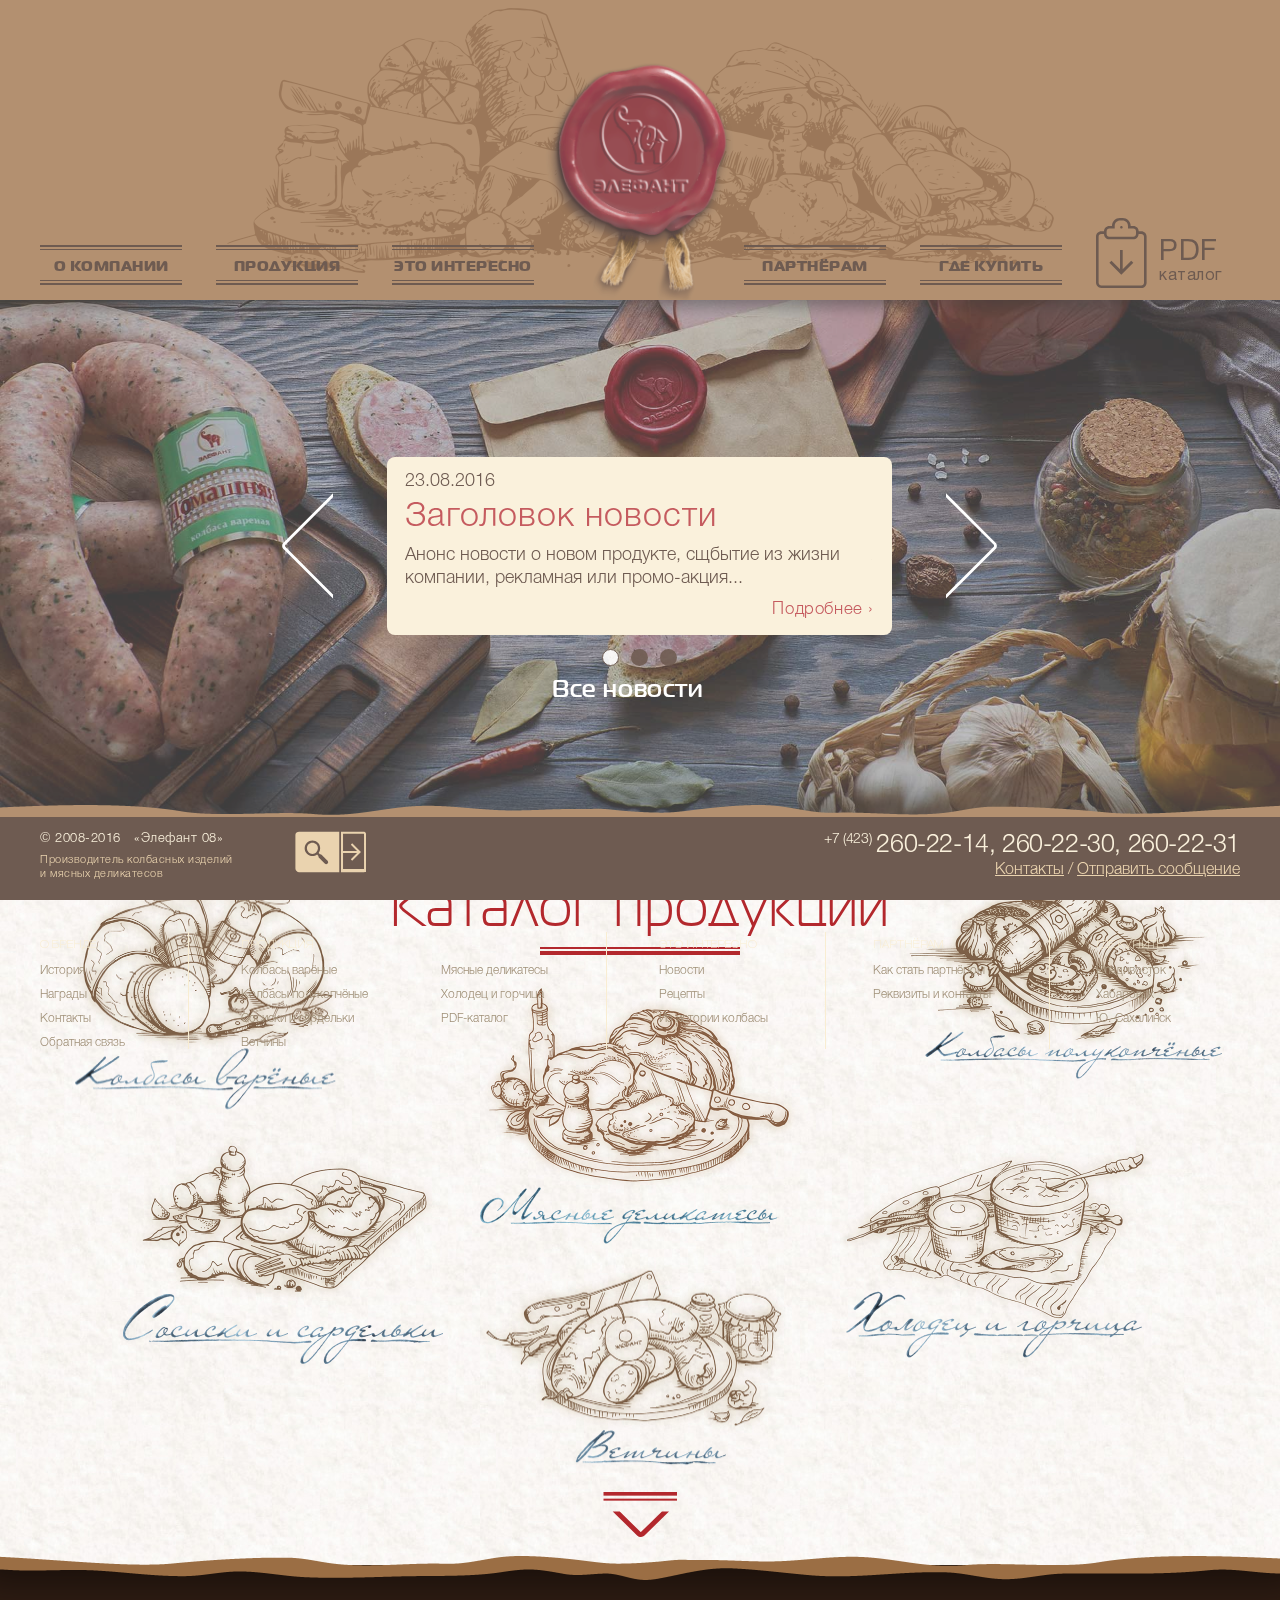
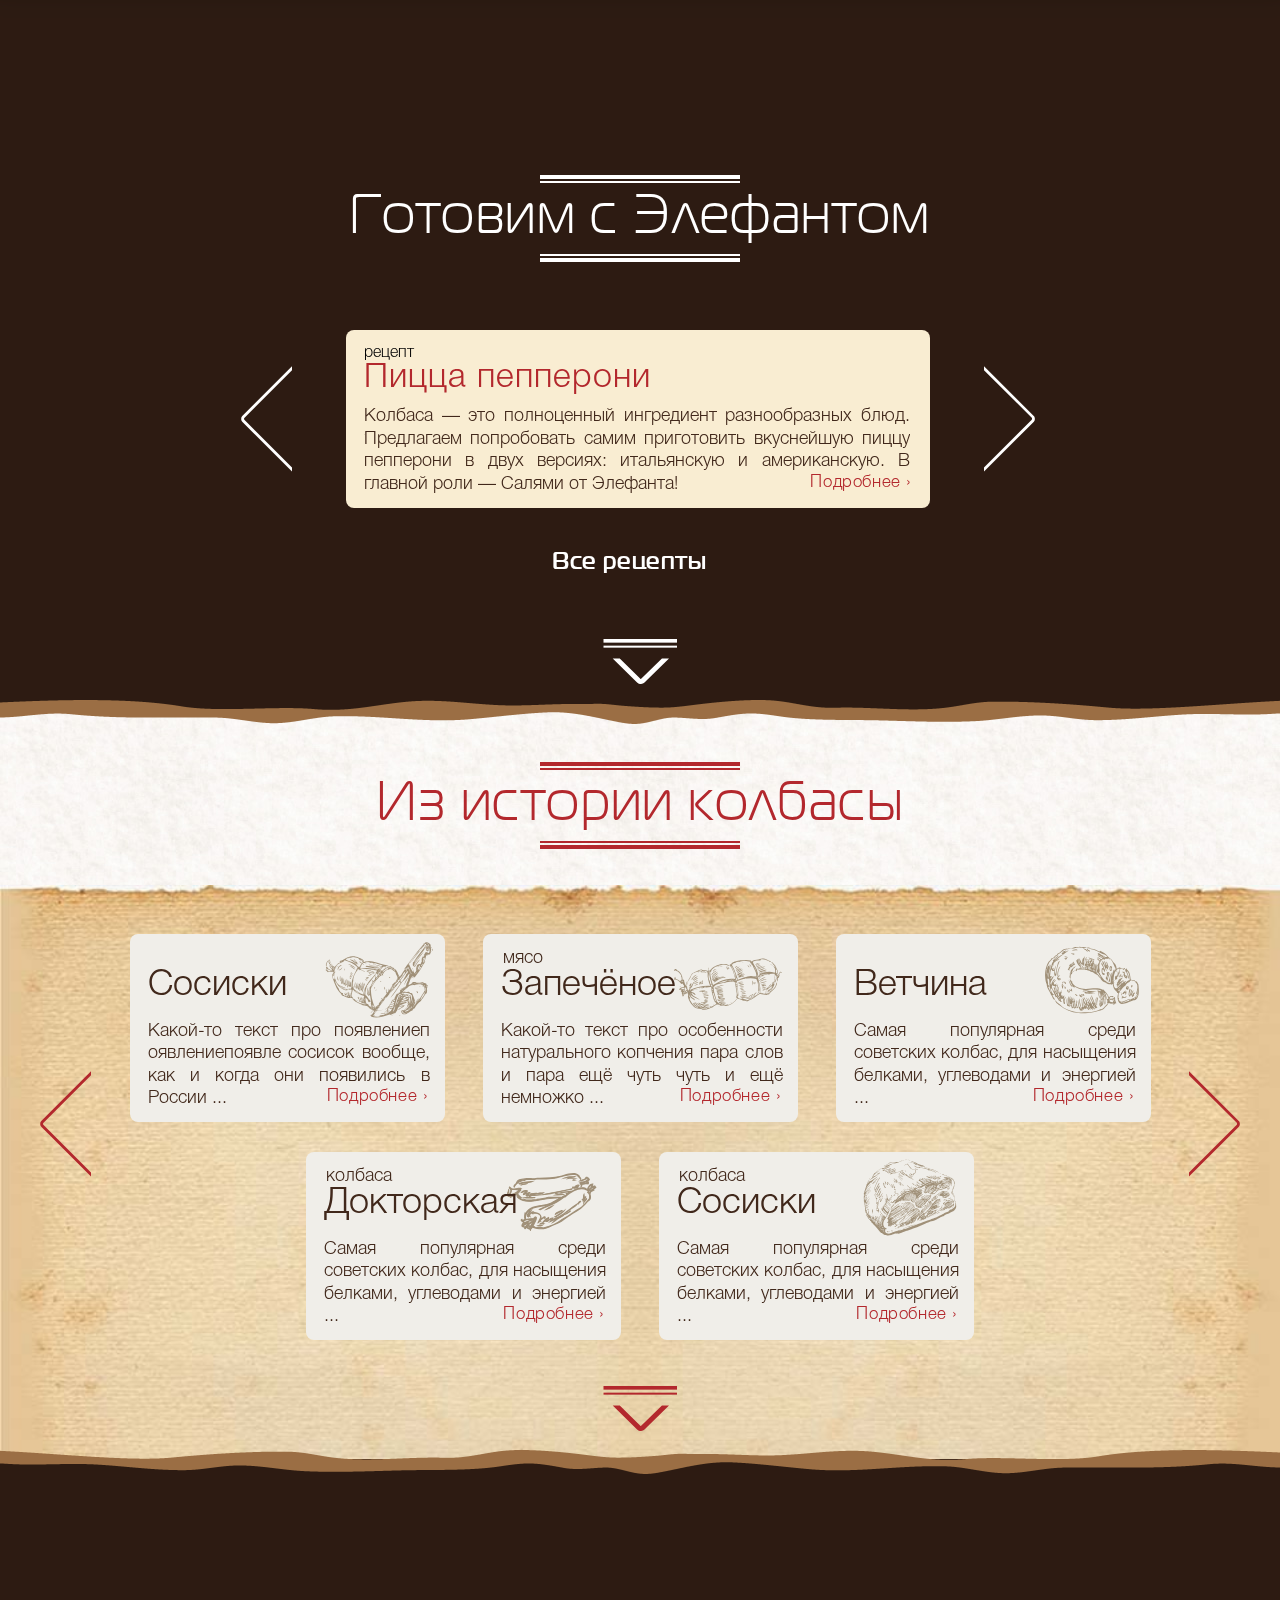
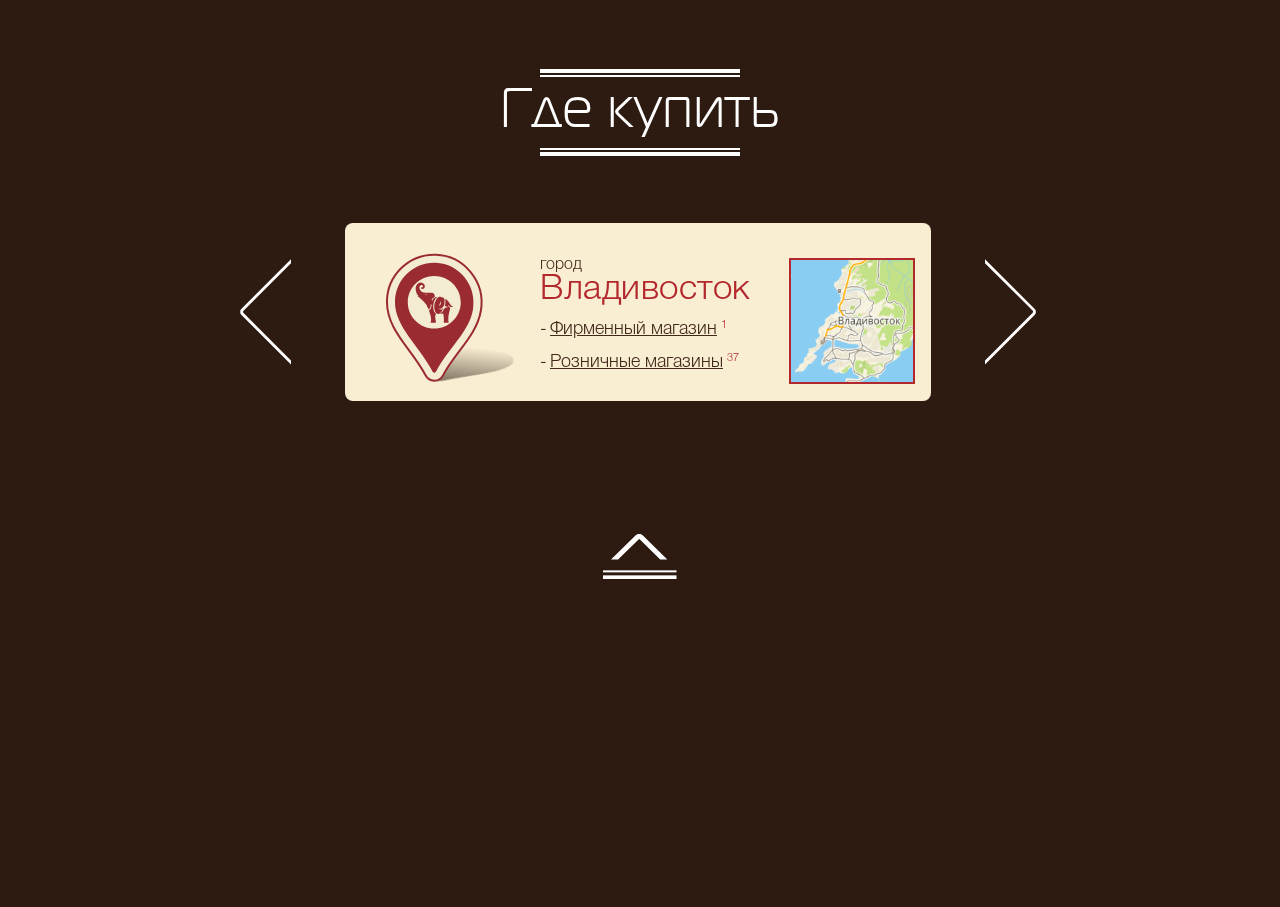
==== index.html @ f7f100a0 "#1" ====
<!DOCTYPE html>
<!--[if lt IE 7 ]><html class="ie ie6" lang="en"> <![endif]-->
<!--[if IE 7 ]><html class="ie ie7" lang="en"> <![endif]-->
<!--[if IE 8 ]><html class="ie ie8" lang="en"> <![endif]-->
<!--[if (gte IE 9)|!(IE)]><!--><html lang="ru"> <!--<![endif]-->

<head>

	<meta charset="utf-8">

	<title>Заголовок</title>

	<meta http-equiv="X-UA-Compatible" content="IE=edge">
	<meta name="viewport" content="width=device-width, initial-scale=1, maximum-scale=1">


	<link rel="stylesheet" href="css/main.css">
	<link rel="stylesheet" href="css/owl.carousel.css">
	<link rel="stylesheet" href="css/flexslider.css">
	<link rel="stylesheet" href="css/jquery.mCustomScrollbar.min.css">


</head>

<body>
	<svg xmlns="http://www.w3.org/2000/svg" xmlns:xlink="http://www.w3.org/1999/xlink" version="1.1" style="display:none">
		<symbol id="arrow_down" viewBox="0 0 74 45">
			<path d="M58.938,19.457L37.911,40.081c-0.094,0.094-0.212,0.106-0.302,0.017L16.77,19.457h-7.07l24.375,23.975 c0.795,0.795,1.76,1.186,2.719,1.469c0.447,0.132,0.891,0.095,1.32,0.095c1.064,0,2.619-0.613,3.382-1.377l24.514-24.161H58.938z"/>
			<rect x="0.501" y="-0.35" width="74" height="4"/>
			<rect x="0.501" y="6.65" width="74" height="2"/>
		</symbol>
	</svg>
	<div class="loader">
		<div class="loader_inner"></div>
	</div>
	<div class="home_page page-fixed_header page-fixed_footer ">
		<header>
			<div class="inner_wrap">
				<div class="mob_menu_btn" id="mob_menu_btn"></div>
				<a href="/" class="logo"></a>
				<nav>
					<div class="nav_inner">
					<ul>
						<li><a href="javascript://" class="with_arrow">
							О компании</a>
							<ul class="submenu">
								<li><a href="#">История</a></li>
								<li><a href="#">Награды</a></li>
								<li><a href="#">Контакты</a></li>
								<li><a href="#">Обратная связь</a></li>
							</ul>
						</li>
						<li>
							<a href="javascript://" class="with_arrow">Продукция</a>
							<ul class="submenu">
								<li><a href="#">Колбасы варёные</a></li>
								<li><a href="#">Колбасы полукопчёные</a></li>
								<li><a href="#">Сосиски и сардельки</a></li>
								<li><a href="#">Ветчины</a></li>
								<li><a href="#">Мясные деликатесы</a></li>
								<li><a href="#">Хлодец и горчица</a></li>
							</ul>
						</li>
						<li>
							<a href="javascript://" class="with_arrow">Это интересно</a>
							<ul class="submenu">
								<li><a href="#">Новости</a></li>
								<li><a href="#">Рецепты</a></li>
								<li><a href="#">Из истории колбасы</a></li>
							</ul>
						</li>
						<li><a href="javascript://" class="with_arrow">Партнёрам</a>
							<ul class="submenu">
								<li><a href="#">Как стать партнером</a></li>
								<li><a href="#">Реквизиты и контакты</a></li>
							</ul>
							</li>
						<li><a href="javascript://" class="with_arrow">Где купить</a>
							<ul class="submenu">
								<li><a href="#">Владивосток</a></li>
								<li><a href="#">Хабаровск</a></li>
								<li><a href="#">Ю.-Сахалинск</a></li>
							</ul>
						</li>
						<li class="less768"><a href="#" class="with_arrow">Контакты</a>
						</li>
						<li class="less768"><a href="#" class="with_arrow">PDF-каталог</a>
						
						</li>
					</ul>
						
						
							
						
						<a href="#" class="pdf_catalog">
							<span class="pdf">PDF</span><br>
							<span class="catalog">каталог</span>
						</a>
					</div>
				</nav>
				<div class="mark less768"></div>
			</div>
		</header>
		<section class="home_section news_section sec_wave_bot page-fixed__first" id="news_section" data-parallax="scroll" data-bleed="20" data-image-src="img/News_1920.jpg" data-speed="0.5" naturalWidth="1920" naturalHeight="1080" >
			<div class="grey_filter"></div>
			<div class="inner_wrap">
				<div class="descr less768">Производитель колбасных изделий<br> и мясных деликатесов</div>
				<h2 class="less768">Новости бренда</h2>
				<div class="news_owl_carousel slider">
			    <div class="item">
						<div class="date">23.08.2016</div>
						<h3 onclick="show_modal('#newsModal')">Заголовок новости</h3>
						<p>Анонс новости о новом продукте, сщбытие из жизни компании, рекламная или промо-акция...</p>
						<span class="more" onclick="show_modal('#newsModal')">Подробнее</span>
			    </div>
			    <div class="item">
						<div class="date">23.08.2016</div>
						<h3 onclick="show_modal('#newsModal')">Заголовок новости</h3>
						<p>Анонс новости о новом продукте, сщбытие из жизни компании, рекламная или промо-акция...</p>
						<span class="more" onclick="show_modal('#newsModal')">Подробнее</span>
			    </div>
			    <div class="item">
						<div class="date">23.08.2016</div>
						<h3 onclick="show_modal('#newsModal')">Заголовок новости</h3>
						<p>Анонс новости о новом продукте, сщбытие из жизни компании, рекламная или промо-акция...</p>
						<span class="more" onclick="show_modal('#newsModal')">Подробнее</span>
			    </div>
				</div>
				<a href="#" class="all_posts">Все новости</a>
				<a href="#catalog_section" class="slide_down">
					<svg version="1.1" xmlns="http://www.w3.org/2000/svg" width="74px" height="45px" >
						<use fill="white" xmlns:xlink="http://www.w3.org/1999/xlink" xlink:href="img/swg/story_sprite.svg#arrow_down"></use>
					</svg>
				</a>
			</div>
		</section>
		<section class="home_section catalog_section" id="catalog_section">
			<div class="inner_wrap">
				<h2>Каталог продукции</h2>		
				<div class="slider cook_owl_carousel less768">
			    <div class="item">
				<a href="#" class="catalog1"></a>		
			    </div>
			   	<div class="item">
				<a href="#" class=" catalog2"></a>		
			    </div>
			    <div class="item">
				<a href="#" class=" catalog3"></a>		
			    </div>
			     <div class="item">
				<a href="#" class=" catalog4"></a>		
			    </div>
			     <div class="item">
				<a href="#" class=" catalog5"></a>		
			    </div>
			     <div class="item">
				<a href="#" class=" catalog6"></a>		
			    </div>
				</div>
				<a href="#" class="catalog_item catalog1"></a>		
				<a href="#" class="catalog_item catalog2"></a>		
				<a href="#" class="catalog_item catalog3"></a>		
				<a href="#" class="catalog_item catalog4"></a>		
				<a href="#" class="catalog_item catalog5"></a>		
				<a href="#" class="catalog_item catalog6"></a>		
				<a href="#cook_section" class="slide_down">
					<svg version="1.1" xmlns="http://www.w3.org/2000/svg" width="74px" height="45px" >
						<use fill="#B3282D" xmlns:xlink="http://www.w3.org/1999/xlink" xlink:href="#arrow_down"></use>
					</svg>
				</a>
			</div>
		</section>
		<section class="home_section cook_section sec_wave_bot sec_wave_top" id="cook_section" data-parallax="scroll" data-bleed="20" data-image-src="img/Recipes_Pizza_1920_2.jpg" data-speed="0.5" naturalWidth="1920" naturalHeight="1080">
			<div class="grey_filter"></div>
			<div class="inner_wrap">
				<h2>Готовим с Элефантом</h2>
				<div class="cook_owl_carousel slider">
			    <div class="item">
						<div class="descr">рецепт</div>
						<h3>Пицца пепперони</h3>
						<div class="text">
							<p>Колбаса — это полноценный ингредиент разнообразных блюд. Предлагаем попробовать самим приготовить вкуснейшую пиццу пепперони в двух версиях: итальянскую и американскую. В главной роли — Салями от Элефанта!</p>
						</div>
						<a href="#" class="more">Подробнее</a>
			    </div>
			   	<div class="item">
						<div class="descr">рецепт</div>
						<h3>Пицца пепперони</h3>
						<div class="text">
						<p>Колбаса — это полноценный ингредиент разнообразных блюд. Предлагаем попробовать самим приготовить вкуснейшую пиццу пепперони в двух версиях: итальянскую и американскую. В главной роли — Салями от Элефанта!</p>
						</div>
						<a href="#" class="more">Подробнее</a>
			    </div>
			    <div class="item">
						<div class="descr">рецепт</div>
						<h3>Пицца пепперони</h3>
						<div class="text">
						<p>Колбаса — это полноценный ингредиент разнообразных блюд. Предлагаем попробовать самим приготовить вкуснейшую пиццу пепперони в двух версиях: итальянскую и американскую. В главной роли — Салями от Элефанта!</p>
						</div>
						<a href="#" class="more">Подробнее</a>
			    </div>
				</div>
				<a href="#" class="all_posts">Все рецепты</a>
				<a href="#history_section" class="slide_down">
					<svg version="1.1" xmlns="http://www.w3.org/2000/svg" width="74px" height="45px" >
						<use fill="white" xmlns:xlink="http://www.w3.org/1999/xlink" xlink:href="#arrow_down"></use>
					</svg>
				</a>
			</div>
		</section>
		<div class="paprer_bg">
		<section class="home_section history_section" id="history_section">
			<div class="inner_wrap">
				<h2>Из истории колбасы</h2>
				<div class="cook_owl_carousel slider more768">
			   <div class="item">
			    	<div class="sub_item">
			    		<span class="sub_name"></span>
			    		<span class="name" onclick="show_modal('#history_modal')">Сосиски</span>
			    		<div class="history_ico" style="background-image: url(img/swg/Story_doktor.svg)";></div>
			    		<p>Какой-то текст про появлениеп оявлениепоявле  сосисок вообще, как и когда они появились в России ...</p>
							<span class="more" onclick="show_modal('#history_modal')">Подробнее</span>
			    	</div>
			    	<div class="sub_item">
			    		<span class="sub_name">мясо</span>
			    		<span class="name" onclick="show_modal('#history_modal')">Запечёное</span>
			    		<div class="history_ico" style="background-image: url(img/swg/Story_ham.svg)";></div>
			    		<p>Какой-то текст про особенности натурального копчения пара слов и пара ещё чуть чуть и ещё немножко ...</p>
							<span class="more" onclick="show_modal('#history_modal')">Подробнее</span>
			    	</div>
			    	<div class="sub_item">
			    		<span class="sub_name"></span>
			    		<span class="name" onclick="show_modal('#history_modal')">Ветчина</span>
			    		<div class="history_ico" style="background-image: url(img/swg/Story_krakovkaya.svg)";></div>
			    		<p>Самая популярная среди советских колбас, для насыщения белками, углеводами и энергией ...</p>
							<span class="more" onclick="show_modal('#history_modal')">Подробнее</span>
			    	</div>
			    	<div class="sub_item">
			    		<span class="sub_name">колбаса</span>
			    		<span class="name" onclick="show_modal('#history_modal')">Докторская</span>
			    		<div class="history_ico" style="background-image: url(img/swg/Story_sausages.svg)";></div>
			    		<p>Самая популярная среди советских колбас, для насыщения белками, углеводами и энергией ...</p>
							<span class="more" onclick="show_modal('#history_modal')">Подробнее</span>
			    	</div>
			    	<div class="sub_item">
			    		<span class="sub_name">колбаса</span>
			    		<span class="name" onclick="show_modal('#history_modal')">Сосиски</span>
			    		<div class="history_ico" style="background-image: url(img/swg/Story_smoked-meat.svg)";></div>
			    		<p>Самая популярная среди советских колбас, для насыщения белками, углеводами и энергией ...</p>
							<span class="more" onclick="show_modal('#history_modal')">Подробнее</span>
			    	</div>
			    </div>
			   <div class="item">
			    	<div class="sub_item">
			    		<span class="sub_name"></span>
			    		<span class="name" onclick="show_modal('#history_modal')">Сосиски</span>
			    		<div class="history_ico" style="background-image: url(img/swg/Story_doktor.svg)";></div>
			    		<p>Lorem ipsum dolor sit amet, consectetur adipisicing elit. Cupiditate doloribus harum laborum, eligendi id...</p>
							<span class="more" onclick="show_modal('#history_modal')">Подробнее</span>
			    	</div>
			    	<div class="sub_item">
			    		<span class="sub_name">мясо</span>
			    		<span class="name" onclick="show_modal('#history_modal')">Сосиски</span>
			    		<div class="history_ico" style="background-image: url(img/swg/Story_ham.svg)";></div>
			    		<p>Lorem ipsum dolor sit amet, consectetur adipisicing elit. Cupiditate doloribus harum laborum, eligendi id...</p>
							<span class="more" onclick="show_modal('#history_modal')">Подробнее</span>
			    	</div>
			    	<div class="sub_item">
			    		<span class="sub_name"></span>
			    		<span class="name" onclick="show_modal('#history_modal')">Сосиски</span>
			    		<div class="history_ico" style="background-image: url(img/swg/Story_krakovkaya.svg)";></div>
			    		<p>Lorem ipsum dolor sit amet, consectetur adipisicing elit. Cupiditate doloribus harum laborum, eligendi id...</p>
							<span class="more" onclick="show_modal('#history_modal')">Подробнее</span>
			    	</div>
			    	<div class="sub_item">
			    		<span class="sub_name"></span>
			    		<span class="name" onclick="show_modal('#history_modal')">Сосиски</span>
			    		<div class="history_ico" style="background-image: url(img/swg/Story_sausages.svg)";></div>
			    		<p>Lorem ipsum dolor sit amet, consectetur adipisicing elit. Cupiditate doloribus harum laborum, eligendi id...</p>
							<span class="more" onclick="show_modal('#history_modal')">Подробнее</span>
			    	</div>
			    	<div class="sub_item">
			    		<span class="sub_name"></span>
			    		<span class="name" onclick="show_modal('#history_modal')">Сосиски</span>
			    		<div class="history_ico" style="background-image: url(img/swg/Story_smoked-meat.svg)";></div>
			    		<p>Lorem ipsum dolor sit amet, consectetur adipisicing elit. Cupiditate doloribus harum laborum, eligendi id...</p>
							<span class="more" onclick="show_modal('#history_modal')">Подробнее</span>
			    	</div>
			    </div>
			   <div class="item">
			    	<div class="sub_item">
			    		<span class="sub_name"></span>
			    		<span class="name" onclick="show_modal('#history_modal')">Сосиски</span>
			    		<div class="history_ico" style="background-image: url(img/swg/Story_doktor.svg)";></div>
			    		<p>Lorem ipsum dolor sit amet, consectetur adipisicing elit. Cupiditate doloribus harum laborum, eligendi id...</p>
							<span class="more" onclick="show_modal('#history_modal')">Подробнее</span>
			    	</div>
			    	<div class="sub_item">
			    		<span class="sub_name">мясо</span>
			    		<span class="name" onclick="show_modal('#history_modal')">Сосиски</span>
			    		<div class="history_ico" style="background-image: url(img/swg/Story_ham.svg)";></div>
			    		<p>Lorem ipsum dolor sit amet, consectetur adipisicing elit. Cupiditate doloribus harum laborum, eligendi id...</p>
							<span class="more" onclick="show_modal('#history_modal')">Подробнее</span>
			    	</div>
			    	<div class="sub_item">
			    		<span class="sub_name"></span>
			    		<span class="name" onclick="show_modal('#history_modal')">Сосиски</span>
			    		<div class="history_ico" style="background-image: url(img/swg/Story_krakovkaya.svg)";></div>
			    		<p>Lorem ipsum dolor sit amet, consectetur adipisicing elit. Cupiditate doloribus harum laborum, eligendi id...</p>
							<span class="more" onclick="show_modal('#history_modal')">Подробнее</span>
			    	</div>
			    	<div class="sub_item">
			    		<span class="sub_name"></span>
			    		<span class="name" onclick="show_modal('#history_modal')">Сосиски</span>
			    		<div class="history_ico" style="background-image: url(img/swg/Story_sausages.svg)";></div>
			    		<p>Lorem ipsum dolor sit amet, consectetur adipisicing elit. Cupiditate doloribus harum laborum, eligendi id...</p>
							<span class="more" onclick="show_modal('#history_modal')">Подробнее</span>
			    	</div>
			    	<div class="sub_item">
			    		<span class="sub_name"></span>
			    		<span class="name" onclick="show_modal('#history_modal')">Сосиски</span>
			    		<div class="history_ico" style="background-image: url(img/swg/Story_smoked-meat.svg)";></div>
			    		<p>Lorem ipsum dolor sit amet, consectetur adipisicing elit. Cupiditate doloribus harum laborum, eligendi id...</p>
							<span class="more" onclick="show_modal('#history_modal')">Подробнее</span>
			    	</div>
			    </div>
				</div>
				<div class="cook_owl_carousel slider less768">
					<div class="sub_item">
			    		<span class="sub_name"></span>
			    		<span class="name" onclick="show_modal('#history_modal')">Сосиски</span>
			    		<div class="history_ico" style="background-image: url(img/swg/Story_doktor.svg)";></div>
			    		<p>Какой-то текст про появлениеп оявлениепоявле  сосисок вообще, как и когда они появились в России ...</p>
							<span class="more" onclick="show_modal('#history_modal')">Подробнее</span>
			    	</div>
			    	<div class="sub_item">
			    		<span class="sub_name">мясо</span>
			    		<span class="name" onclick="show_modal('#history_modal')">Запечёное</span>
			    		<div class="history_ico" style="background-image: url(img/swg/Story_ham.svg)";></div>
			    		<p>Какой-то текст про особенности натурального копчения пара слов и пара ещё чуть чуть и ещё немножко ...</p>
							<span class="more" onclick="show_modal('#history_modal')">Подробнее</span>
			    	</div>
			    	<div class="sub_item">
			    		<span class="sub_name"></span>
			    		<span class="name" onclick="show_modal('#history_modal')">Ветчина</span>
			    		<div class="history_ico" style="background-image: url(img/swg/Story_krakovkaya.svg)";></div>
			    		<p>Самая популярная среди советских колбас, для насыщения белками, углеводами и энергией ...</p>
							<span class="more" onclick="show_modal('#history_modal')">Подробнее</span>
			    	</div>
			    	<div class="sub_item">
			    		<span class="sub_name">колбаса</span>
			    		<span class="name" onclick="show_modal('#history_modal')">Докторская</span>
			    		<div class="history_ico" style="background-image: url(img/swg/Story_sausages.svg)";></div>
			    		<p>Самая популярная среди советских колбас, для насыщения белками, углеводами и энергией ...</p>
							<span class="more" onclick="show_modal('#history_modal')">Подробнее</span>
			    	</div>
			    	<div class="sub_item">
			    		<span class="sub_name">колбаса</span>
			    		<span class="name" onclick="show_modal('#history_modal')">Сосиски</span>
			    		<div class="history_ico" style="background-image: url(img/swg/Story_smoked-meat.svg)";></div>
			    		<p>Самая популярная среди советских колбас, для насыщения белками, углеводами и энергией ...</p>
							<span class="more" onclick="show_modal('#history_modal')">Подробнее</span>
			    	</div>
			    	<div class="sub_item">
			    		<span class="sub_name"></span>
			    		<span class="name" onclick="show_modal('#history_modal')">Сосиски</span>
			    		<div class="history_ico" style="background-image: url(img/swg/Story_doktor.svg)";></div>
			    		<p>Lorem ipsum dolor sit amet, consectetur adipisicing elit. Cupiditate doloribus harum laborum, eligendi id...</p>
							<span class="more" onclick="show_modal('#history_modal')">Подробнее</span>
			    	</div>
			    	<div class="sub_item">
			    		<span class="sub_name">мясо</span>
			    		<span class="name" onclick="show_modal('#history_modal')">Сосиски</span>
			    		<div class="history_ico" style="background-image: url(img/swg/Story_ham.svg)";></div>
			    		<p>Lorem ipsum dolor sit amet, consectetur adipisicing elit. Cupiditate doloribus harum laborum, eligendi id...</p>
							<span class="more" onclick="show_modal('#history_modal')">Подробнее</span>
			    	</div>
			    	<div class="sub_item">
			    		<span class="sub_name"></span>
			    		<span class="name" onclick="show_modal('#history_modal')">Сосиски</span>
			    		<div class="history_ico" style="background-image: url(img/swg/Story_krakovkaya.svg)";></div>
			    		<p>Lorem ipsum dolor sit amet, consectetur adipisicing elit. Cupiditate doloribus harum laborum, eligendi id...</p>
							<span class="more" onclick="show_modal('#history_modal')">Подробнее</span>
			    	</div>
			    	<div class="sub_item">
			    		<span class="sub_name"></span>
			    		<span class="name" onclick="show_modal('#history_modal')">Сосиски</span>
			    		<div class="history_ico" style="background-image: url(img/swg/Story_sausages.svg)";></div>
			    		<p>Lorem ipsum dolor sit amet, consectetur adipisicing elit. Cupiditate doloribus harum laborum, eligendi id...</p>
							<span class="more" onclick="show_modal('#history_modal')">Подробнее</span>
			    	</div>
			    	<div class="sub_item">
			    		<span class="sub_name"></span>
			    		<span class="name" onclick="show_modal('#history_modal')">Сосиски</span>
			    		<div class="history_ico" style="background-image: url(img/swg/Story_smoked-meat.svg)";></div>
			    		<p>Lorem ipsum dolor sit amet, consectetur adipisicing elit. Cupiditate doloribus harum laborum, eligendi id...</p>
							<span class="more" onclick="show_modal('#history_modal')">Подробнее</span>
			    	</div>
			    	<div class="sub_item">
			    		<span class="sub_name"></span>
			    		<span class="name" onclick="show_modal('#history_modal')">Сосиски</span>
			    		<div class="history_ico" style="background-image: url(img/swg/Story_doktor.svg)";></div>
			    		<p>Lorem ipsum dolor sit amet, consectetur adipisicing elit. Cupiditate doloribus harum laborum, eligendi id...</p>
							<span class="more" onclick="show_modal('#history_modal')">Подробнее</span>
			    	</div>
			    	<div class="sub_item">
			    		<span class="sub_name">мясо</span>
			    		<span class="name" onclick="show_modal('#history_modal')">Сосиски</span>
			    		<div class="history_ico" style="background-image: url(img/swg/Story_ham.svg)";></div>
			    		<p>Lorem ipsum dolor sit amet, consectetur adipisicing elit. Cupiditate doloribus harum laborum, eligendi id...</p>
							<span class="more" onclick="show_modal('#history_modal')">Подробнее</span>
			    	</div>
			    	<div class="sub_item">
			    		<span class="sub_name"></span>
			    		<span class="name" onclick="show_modal('#history_modal')">Сосиски</span>
			    		<div class="history_ico" style="background-image: url(img/swg/Story_krakovkaya.svg)";></div>
			    		<p>Lorem ipsum dolor sit amet, consectetur adipisicing elit. Cupiditate doloribus harum laborum, eligendi id...</p>
							<span class="more" onclick="show_modal('#history_modal')">Подробнее</span>
			    	</div>
			    	<div class="sub_item">
			    		<span class="sub_name"></span>
			    		<span class="name" onclick="show_modal('#history_modal')">Сосиски</span>
			    		<div class="history_ico" style="background-image: url(img/swg/Story_sausages.svg)";></div>
			    		<p>Lorem ipsum dolor sit amet, consectetur adipisicing elit. Cupiditate doloribus harum laborum, eligendi id...</p>
							<span class="more" onclick="show_modal('#history_modal')">Подробнее</span>
			    	</div>
			    	<div class="sub_item">
			    		<span class="sub_name"></span>
			    		<span class="name" onclick="show_modal('#history_modal')">Сосиски</span>
			    		<div class="history_ico" style="background-image: url(img/swg/Story_smoked-meat.svg)";></div>
			    		<p>Lorem ipsum dolor sit amet, consectetur adipisicing elit. Cupiditate doloribus harum laborum, eligendi id...</p>
							<span class="more" onclick="show_modal('#history_modal')">Подробнее</span>
			    	</div>
				</div>
				<a href="#" class="all_posts less768">Все истории</a>
				<a href="#buy_section" class="slide_down">
					<svg version="1.1" xmlns="http://www.w3.org/2000/svg" width="74px" height="45px" >
						<use fill="#B3282D" xmlns:xlink="http://www.w3.org/1999/xlink" xlink:href="#arrow_down"></use>
					</svg>
				</a>
			</div>
		</section>
		</div>

		<section class="home_section buy_section sec_wave_top page-fixed__last" id="buy_section" data-parallax="scroll" data-bleed="20" data-image-src="img/Buy_1920.jpg" data-speed="0.5" naturalWidth="1920" naturalHeight="1080" >
			<div class="grey_filter"></div>
			<div class="inner_wrap">
				<h2>Где купить</h2>
				<div class="cook_owl_carousel slider">
			    <div class="item">
						<div class="ico"></div>	
						<div class="shop_info">
							город<br>	
							<span class="city">Владивосток</span><br>
							<a href="#" class="link">Фирменный магазин</a><span class="cnt">1</span><br>
							<a href="#" class="link">Розничные магазины</a><span class="cnt">37</span>		
						</div>
						<div class="map">
							<img src="img/home_map.png" alt="">			
						</div>
			    </div>
			   	<div class="item">
						<div class="ico"></div>	
						<div class="shop_info">
							город<br>	
							<span class="city">Владивосток</span><br>
							<a href="#" class="link">Фирменный магазин</a><span class="cnt">1</span><br>
							<a href="#" class="link">Розничные магазины</a><span class="cnt">37</span>		
						</div>
						<div class="map">
							<img src="img/home_map.png" alt="">			
						</div>
			    </div>
			    <div class="item">
						<div class="ico"></div>	
						<div class="shop_info">
							город<br>	
							<span class="city">Владивосток</span><br>
							<a href="#" class="link">Фирменный магазин</a><span class="cnt">1</span><br>
							<a href="#" class="link">Розничные магазины</a><span class="cnt">37</span>		
						</div>
						<div class="map">
							<img src="img/home_map.png" alt="">			
						</div>
			    </div>
				</div>
				<a href="#news_section" class="slide_up">
					<svg version="1.1" xmlns="http://www.w3.org/2000/svg" width="74px" height="45px" >
						<use fill="white" xmlns:xlink="http://www.w3.org/1999/xlink" xlink:href="#arrow_down"></use>
					</svg>
				</a>
			</div>
		</section>
		<footer>
			<div class="inner_wrap">
				<a href="#" class="pdf_catalog less768">
					<span class="pdf">PDF</span><br>
					<span class="catalog">каталог</span>
				</a>
				<div class="contacts_links less768">
				<a href="#" class="contacts_link ">Контакты</a><br><a href="#" class="contacts_link " onclick="show_modal('#messageModal')">Отправить сообщение</a>
				</div>
				<div class="phones less768">
						<span class="pre">+7 (423)</span>
						<span class="tel">260-22-14,</span> <br><span class="tel">260-22-30,</span> <span class="tel">260</span>
					</div>
				<div class="left">
					<span class="copyright">
						&#169; 2008-2016&nbsp;&nbsp;&nbsp;&laquo;Элефант 08&raquo;
					</span>
					<span class="descr">
						Производитель колбасных изделий <br>и мясных деликатесов
					</span>
				</div>
				<div class="search">
				<input type="text" id="search">
				<div class="end"></div>
				</div>
				<div class="right">
					<div class="phones more768">
						<span class="pre">+7 (423)</span>
						<span class="tel">260-22-14,</span> <span class="tel">260-22-30,</span> <span class="tel">260-22-31</span>
					</div>
					<div class="links more768">
						<a href="javascript://" >Контакты</a> / <a href="javascript://" class="contacts_link" onclick="show_modal('#messageModal')">Отправить сообщение</a>
					</div>
				</div>
				<div class="footer_nav more768">
					<div class="nav_col">
						<h4>О бренде</h4>
						<a href="#">История</a>
						<a href="#">Награды</a>
						<a href="#">Контакты</a>
						<a href="#">Обратная связь</a>
					</div>
					<div class="nav_col">
						<h4>Продукция</h4>
						<div class="fll">
							<a href="#">Колбасы варёные</a>
							<a href="#">Колбасы полукопчёные</a>
							<a href="#">Сосиски и сардельки</a>
							<a href="#">Ветчины</a>
						</div>
						<div class="fll">	
							<a href="#">Мясные деликатесы</a>
							<a href="#">Холодец и горчица</a>
							<a href="#">PDF-каталог</a>
						</div>

					</div>
					<div class="nav_col">
						<h4>ЭТО ИНТЕРЕСНО</h4>
						<a href="#">Новости</a>
						<a href="#">Рецепты</a>
						<a href="#">Из истории колбасы</a>
					</div>	
					<div class="nav_col">
						<h4>ПАРТНЁРАМ</h4>
						<a href="#">Как стать партнёром</a>
						<a href="#">Реквизиты и контакты</a>
					</div>	
					<div class="nav_col">
						<h4>Где купить</h4>
						<a href="#">Владивосток</a>
						<a href="#">Хабаровск</a>
						<a href="#">Ю.-Сахалинск</a>
					</div>
				</div>
			</div>
		</footer>
	</div>


	<div class="modal history_modal hideModal" id="history_modal">
		<div class="modal_wrap">
			<div class="close"></div>
			<div class="flexslider" id="slider">
		    	<div class="left">
<!--		    		<img src="img/swg/Story_doktor.svg" alt="">-->
	    	
					<svg version="1.1" xmlns="http://www.w3.org/2000/svg">
						<use xmlns:xlink="http://www.w3.org/1999/xlink" xlink:href="img/swg/story_sprite.svg#story_doktor"></use>
					</svg>
		    	</div>
		    	<div class="sub_title">колбаса</div>
		    	<div class="title">Докторская</div>
		    	<div class="text">
		    		<p>Lorem ipsum dolor sit amet, consectetur adipisicing elit. Excepturi maiores expedita aut, quas. Maiores similique facere minus. Fugiat dolore voluptas praesentium itaque ducimus, aspernatur cumque. Dignissimos adipisci ipsa similique impedit! Lorem ipsum dolor sit amet, consectetur adipisicing elit. Excepturi maiores expedita aut, quas. Maiores similique facere minus. Fugiat dolore voluptas praesentium itaque ducimus, aspernatur cumque. Dignissimos adipisci ipsa similique impedit! Lorem ipsum dolor sit amet, consectetur adipisicing elit. Excepturi maiores expedita aut, quas. Maiores similique facere minus. Fugiat dolore voluptas praesentium itaque ducimus, aspernatur cumque. Dignissimos adipisci ipsa similique impedit!</p>
			    	<p>Lorem ipsum dolor sit amet, consectetur adipisicing elit. Excepturi maiores expedita aut, quas. Maiores similique facere minus. Fugiat dolore voluptas praesentium itaque ducimus, aspernatur cumque. Dignissimos adipisci ipsa similique impedit!</p>
			    	<p>Lorem ipsum dolor sit amet, consectetur adipisicing elit. Excepturi maiores expedita aut, quas. Maiores similique facere minus. Fugiat dolore voluptas praesentium itaque ducimus, aspernatur cumque. Dignissimos adipisci ipsa similique impedit!</p>
			    	<p>Lorem ipsum dolor sit amet, consectetur adipisicing elit. Excepturi maiores expedita aut, quas. Maiores similique facere minus. Fugiat dolore voluptas praesentium itaque ducimus, aspernatur cumque. Dignissimos adipisci ipsa similique impedit!</p>
			    	<p>Lorem ipsum dolor sit amet, consectetur adipisicing elit. Excepturi maiores expedita aut, quas. Maiores similique facere minus. Fugiat dolore voluptas praesentium itaque ducimus, aspernatur cumque. Dignissimos adipisci ipsa similique impedit!</p>
			    	<p>Lorem ipsum dolor sit amet, consectetur adipisicing elit. Excepturi maiores expedita aut, quas. Maiores similique facere minus. Fugiat dolore voluptas praesentium itaque ducimus, aspernatur cumque. Dignissimos adipisci ipsa similique impedit!</p>
		    	</div>
		</div>
		<div id="carousel" class="flexslider">
		  <ul class="slides">
		    <li>
		    	<figure>
		   			<img src="img/img1.jpg" alt="">
		   		</figure>
		   		<span class="title_min">Докторская в н/о</span>
		    </li>
		    <li>
		    	<figure>
		   			<img src="img/img1.jpg" alt="">
		   		</figure>
		   		<span class="title_min">Докторская в целофане</span>
		    </li>
		    <li>
		    	<figure>
		   			<img src="img/img1.jpg" alt="">
		   		</figure>
		   		<span class="title_min">Докторская в н/о</span>
		    </li>
		    <li>
		    	<figure>
		   			<img src="img/img1.jpg" alt="">
		   		</figure>
		   		<span class="title_min">Докторская в н/о</span>
		    </li>
		  </ul>
		</div>
		</div>
	</div>


	<div class="modal messageModal hideModal" id="messageModal">
		<div class="modal_wrap">
			<div class="close"></div>
			<div class="stamp"></div>
			<div class="wave"></div>
			<h2>Написать письмо</h2>
			<form>
				<span class="group">
					<label>Ваше имя: <span class="red">*</span></label>
					<input type="text">
				</span>
				<span class="group more768">
					<label>Ваш город:</label>
					<input type="text">
				</span>
				<span class="group">
					<label>Ваше e-mail: <span class="red">*</span></label>
					<input type="text">
				</span>
				<span class="group">
					<label>Ваш телефон:</label>
					<input type="text">
				</span>
				<span class="group less768">
					<label>Ваш город:</label>
					<input type="text">
				</span>
				<label>Ваше сообщение: <span class="red">*</span></label>
				<textarea cols="30" rows="10"></textarea>
				<button type="submit">отправить</button>
			</form>
		</div>
	</div>

	<div class="modal newsModal hideModal" id="newsModal">
		<div class="modal_wrap">
			<div class="close"></div>
			<div class="news_owl_carousel slider">
			    <div class="item">
			    	<figure>
			    		<img src="img/img2.jpg" alt="">
			    	</figure>
			    	
			    </div>
			    <div class="item">
			    	<figure>
			    		<img src="img/img2.jpg" alt="">
			    	</figure>
			    	
			    </div>
			    <div class="item">
			    	<figure>
			    		<img src="img/img2.jpg" alt="">
			    	</figure>
			    	
			    </div>
				</div>
				<div class="news_text">
					<div class="date">23.08.2016</div>
		    	<h3>Летнее обновление ассортимента</h3>
		    	<div class="text">
		    		<p>Lorem ipsum dolor sit amet, consectetur adipisicing elit. Reiciendis, quod cupiditate? Ut ipsa eos, ratione perferendis veniam alias consectetur, porro illo laboriosam, perspiciatis fugiat, est cumque! Inventore qui odio perferendis! Lorem ipsum dolor sit amet, consectetur adipisicing elit. Reiciendis, quod cupiditate? Ut ipsa eos, ratione perferendis veniam alias consectetur, porro illo laboriosam, perspiciatis fugiat, est cumque! Inventore qui odio perferendis! Lorem ipsum dolor sit amet, consectetur adipisicing elit. Reiciendis, quod cupiditate? Ut ipsa eos, ratione perferendis veniam alias consectetur, porro illo laboriosam, perspiciatis fugiat, est cumque! Inventore qui odio perferendis!</p>
		    		<p>Lorem ipsum dolor sit amet, consectetur adipisicing elit. Reiciendis, quod cupiditate? Ut ipsa eos, ratione perferendis veniam alias consectetur, porro illo laboriosam, perspiciatis fugiat, est cumque! Inventore qui odio perferendis!</p>
		    	</div>
				</div>
		</div>
	</div>



	<!--[if lt IE 9]>
	<script src="libs/html5shiv/es5-shim.min.js"></script>
	<script src="libs/html5shiv/html5shiv.min.js"></script>
	<script src="libs/html5shiv/html5shiv-printshiv.min.js"></script>
	<script src="libs/respond/respond.min.js"></script>
	<![endif]-->
	
	<script src="libs/jquery/jquery-1.11.2.min.js"></script>
	<script src="libs/plugins-scroll/plugins-scroll.js"></script>
	<script src="js/owl.carousel.min.js"></script>
	<script src="js/anchor.js"></script>
	<script src="js/jquery.flexslider-min.js"></script>
	<script src="js/jquery.mCustomScrollbar.concat.min.js"></script>
	<script src="js/parallax.min.js"></script>

	<script src="js/common.js"></script>
	
</body>
</html>
---- css/main.css ----
@font-face {
  font-family: "HelveticaNeueCyr-Roman";
  font-style: normal;
  font-weight: normal;
  src: url("../fonts/HelveticaNeueCyr-Roman/HelveticaNeueCyr-Roman.eot?#iefix") format("embedded-opentype"), url("../fonts/HelveticaNeueCyr-Roman/HelveticaNeueCyr-Roman.woff") format("woff"), url("../fonts/HelveticaNeueCyr-Roman/HelveticaNeueCyr-Roman.ttf") format("truetype");
}
@font-face {
  font-family: "HelveticaNeueCyr-Medium";
  font-style: normal;
  font-weight: normal;
  src: url("../fonts/HelveticaNeueCyr/HelveticaNeueCyr-Medium.eot?#iefix") format("embedded-opentype"), url("../fonts/HelveticaNeueCyr/HelveticaNeueCyr-Medium.woff") format("woff"), url("../fonts/HelveticaNeueCyr/HelveticaNeueCyr-Medium.ttf") format("truetype");
}
@font-face {
  font-family: "Magistral";
  font-style: normal;
  font-weight: normal;
  src: url("../fonts/Magistral/Magistral.eot?#iefix") format("embedded-opentype"), url("../fonts/Magistral/Magistral.woff") format("woff"), url("../fonts/Magistral/Magistral.ttf") format("truetype");
}
@font-face {
  font-family: "Magistral-Bold";
  font-style: normal;
  font-weight: normal;
  src: url("../fonts/Magistral/Magistral-Bold.eot?#iefix") format("embedded-opentype"), url("../fonts/Magistral/Magistral-Bold.woff") format("woff"), url("../fonts/Magistral/Magistral-Bold.ttf") format("truetype");
}
@font-face {
  font-family: "HelveticaNeueCyr-Bold";
  font-style: normal;
  font-weight: normal;
  src: url("../fonts/HelveticaNeueCyr/HelveticaNeueCyr-Bold.eot?#iefix") format("embedded-opentype"), url("../fonts/HelveticaNeueCyr/HelveticaNeueCyr-Bold.woff") format("woff"), url("../fonts/HelveticaNeueCyr/HelveticaNeueCyr-Bold.ttf") format("truetype");
}
@font-face {
  font-family: "HelveticaNeueLTW1G-Md";
  font-style: normal;
  font-weight: normal;
  src: url("../fonts/HelveticaNeueCyrLTW1G/HelveticaNeueLTW1G-Md.eot?#iefix") format("embedded-opentype"), url("../fonts/HelveticaNeueCyrLTW1G/HelveticaNeueLTW1G-Md.woff") format("woff"), url("../fonts/HelveticaNeueCyrLTW1G/HelveticaNeueLTW1G-Md.ttf") format("truetype");
}
@font-face {
  font-family: "HelveticaNeueCyr-Light";
  font-style: normal;
  font-weight: normal;
  src: url("../fonts/HelveticaNeueCyr/HelveticaNeueCyr-Light.eot?#iefix") format("embedded-opentype"), url("../fonts/HelveticaNeueCyr/HelveticaNeueCyr-Light.woff") format("woff"), url("../fonts/HelveticaNeueCyr/HelveticaNeueCyr-Light.ttf") format("truetype");
}
@font-face {
  font-family: "MagistralBlack";
  font-style: normal;
  font-weight: normal;
  src: url("../fonts/MagistralBlack/MagistralBlack.eot?#iefix") format("embedded-opentype"), url("../fonts/MagistralBlack/MagistralBlack.woff") format("woff"), url("../fonts/MagistralBlack/MagistralBlack.ttf") format("truetype"), url("../fonts/MagistralBlack/MagistralBlack.svg#MagistralBlack") format("svg");
}
@font-face {
  font-family: "MagistralBold";
  font-style: normal;
  font-weight: normal;
  src: url("../fonts/MagistralBold/MagistralBold.eot?#iefix") format("embedded-opentype"), url("../fonts/MagistralBold/MagistralBold.woff") format("woff"), url("../fonts/MagistralBold/MagistralBold.ttf") format("truetype");
}
@font-face {
  font-family: "HelveticaNeueCyr-Thin";
  font-style: normal;
  font-weight: normal;
  src: url("../fonts/HelveticaNeueCyr/HelveticaNeueCyr-Thin.eot?#iefix") format("embedded-opentype"), url("../fonts/HelveticaNeueCyr/HelveticaNeueCyr-Thin.woff") format("woff"), url("../fonts/HelveticaNeueCyr/HelveticaNeueCyr-Thin.ttf") format("truetype");
}
*:focus {
  outline: none;
}
button::-moz-focus-inner,
input[type="reset"]::-moz-focus-inner,
input[type="button"]::-moz-focus-inner,
input[type="submit"]::-moz-focus-inner,
input[type="submit"]::-moz-focus-inner,
input[type="file"] > input[type="button"]::-moz-focus-inner {
  border: none;
}
input[type="checkbox"]:focus {
  -moz-outline-offset: -1px !important;
  -moz-outline: 1px solid #000 !important;
}
body {
  background-color: #41281B;
}
.loader {
  background: none repeat scroll 0 0 #ffffff;
  bottom: 0;
  height: 100%;
  left: 0;
  position: fixed;
  right: 0;
  top: 0;
  width: 100%;
  z-index: 9999;
}
.loader .loader_inner {
  background-image: url("../img/preloader.gif");
  background-size: cover;
  background-repeat: no-repeat;
  background-position: center center;
  background-color: #fff;
  height: 60px;
  width: 60px;
  margin-top: -30px;
  margin-left: -30px;
  left: 50%;
  top: 50%;
  position: absolute;
}
body {
  font-family: "HelveticaNeueCyr-Roman", sans-serif;
  font-weight: normal;
  font-size: 14px;
  min-width: 320px;
  position: relative;
  line-height: 1.6;
  overflow-x: hidden;
  -webkit-font-smoothing: antialiased;
  margin: 0;
}
.overflov_hidden {
  overflow: hidden !important;
}
.hidden {
  display: none;
}
.home_section {
  width: 100%;
  position: relative;
  text-align: center;
}
.inner_wrap {
  position: relative;
  width: 1200px;
  margin-left: auto;
  margin-right: auto;
  height: 100%;
}
.sec_wave_bot:after {
  content: "";
  position: absolute;
  bottom: -25px;
  z-index: 8;
  display: block;
  background: transparent url(../img/Curve_3.png) 50% 0 repeat-x;
  width: 100%;
  height: 48px;
}
.sec_wave_top:before {
  content: "";
  position: absolute;
  top: -20px;
  z-index: 8;
  display: block;
  background: transparent url(../img/Curve_2.png) 50% 0 repeat-x;
  width: 100%;
  height: 48px;
}
header {
  position: absolute;
  top: 0;
  width: 100%;
  height: 300px;
  background: #9b6e44 url(../img/header_bg.png) center 0 no-repeat;
  background-size: auto 100%;
  box-shadow: 0px 0px 15px 7px rgba(0, 0, 0, 0.5);
  z-index: 10;
}
header .logo {
  position: absolute;
  bottom: 0px;
  left: 50%;
  margin-left: -100px;
  background: url(../img/logo_big2.png) 50% 0% no-repeat;
  background-size: cover;
  height: 250px;
  width: 200px;
  z-index: 15;
}
header .logo:hover {
  opacity: 1;
}
header nav {
  position: absolute;
  display: block;
  width: 100%;
  bottom: 15px;
  height: 40px;
  text-align: center;
  z-index: 16;
  font-weight: bold;
}
header nav ul {
  padding-left: 0;
  margin: 0;
  list-style: none;
}
header nav li {
  display: block;
  float: left;
  position: relative;
  margin-left: 17px;
  margin-right: 17px;
  width: 142px;
  background-size: 142px 42px;
  line-height: 1;
  background: url([data-uri]) no-repeat;
}
header nav li:nth-of-type(3) {
  margin-right: 193px;
}
header nav li:nth-of-type(1) {
  margin-left: 0px;
}
header nav li:hover {
  background: url([data-uri]) no-repeat;
  padding-bottom: 0;
}
header nav li:hover .submenu {
  display: block;
}
header nav li:hover a {
  color: #E4C696;
  opacity: 1;
}
header nav li.active {
  background: url([data-uri]) no-repeat;
}
header nav li.active a {
  color: #E4C696;
}
header nav a {
  display: block;
  padding: 14px 0px;
  text-decoration: none;
  text-transform: uppercase;
  letter-spacing: 0.5px;
  color: #41281B;
  font-family: MagistralBlack, sans-serif;
  font-weight: 400;
}
header nav .submenu {
  display: none;
  float: none;
  background-color: #E4C696;
  width: 220px;
  text-align: left;
  margin-top: 14px;
}
header nav .submenu li {
  display: list-item;
  float: none;
  background: none;
  height: 34px;
  line-height: 38px;
  margin-left: 0;
  margin-right: 0;
  width: auto;
  padding: 0;
  padding-left: 11px;
  border-top: 1px solid #41281B;
}
header nav .submenu li:hover a {
  color: #7D6047 !important;
}
header nav .submenu a {
  color: #41281B !important;
  font-size: 18px;
  display: inline;
  letter-spacing: 0px;
  font-family: HelveticaNeueCyr-Light, sans-serif;
  text-transform: none;
}
header .pdf_catalog {
  float: left;
  display: block;
  background: url([data-uri]);
  background-size: auto 100%;
  margin-top: -32px;
  height: 80px;
  font-family: "HelveticaNeueCyr-Roman", sans-serif;
  background-repeat: no-repeat;
  padding-left: 68px;
  text-decoration: none;
  color: #41281B;
  line-height: 1;
  cursor: pointer;
  padding-top: 0;
  padding-bottom: 0;
  text-align: left;
  width: auto;
  margin-right: 4px;
  margin-left: 12px;
}
header .pdf_catalog span {
  display: inline-block;
}
header .pdf_catalog .pdf {
  font-size: 30px;
  margin-top: 25px;
}
header .pdf_catalog .catalog {
  font-size: 16px;
  text-transform: none;
}
.min_header {
  height: 70px;
  position: fixed;
  top: 0;
  background-image: none;
}
.min_header:before {
  content: "";
  position: absolute;
  left: 50%;
  margin-left: -53px;
  z-index: -1;
  bottom: -30px;
  height: 115px;
  width: 115px;
  border-radius: 50%;
  background-color: #9b6e44;
}
.min_header nav {
  font-size: 14px;
  line-height: 14px;
}
.min_header nav .submenu {
  margin-top: 11px;
}
.min_header .logo {
  background: url(../img/swg/Logo_svg.svg);
  background-size: contain;
  height: 80px;
  width: 80px;
  margin-left: -37px;
  bottom: -18px;
  z-index: 15;
}
.min_header .pdf_catalog {
  height: 57px;
  padding-left: 58px;
  margin-top: -10px;
  margin-left: 24px;
  margin-right: 11px;
}
.min_header .pdf_catalog .pdf {
  margin-top: 5px;
  font-size: 30px;
}
.min_header .pdf_catalog .catalog {
  font-size: 16px;
}
.news_section {
  height: 517px;
  padding-top: 300px;
}
.news_section .owl-dot {
  display: inline-block;
  width: 17px;
  height: 17px;
  border-radius: 50%;
  background-color: #41281B;
  opacity: .9;
  margin-left: 6px;
  margin-right: 6px;
}
.news_section .owl-dot.active {
  background-color: #fff;
  width: 15px;
  height: 15px;
  border: 1px solid #41281B;
}
.news_section .slider {
  top: 132px;
}
.news_section h3 {
  cursor: pointer;
}
.grey_filter {
  position: absolute;
  top: 0;
  left: 0;
  width: 100%;
  height: 100%;
  background-color: rgba(0, 0, 0, 0.3);
}
.paprer_bg {
  background: #fff url(../img/beige-paper-texture.jpg) 0 0;
  z-index: 0;
}
h2 {
  display: inline-block;
  height: 87px;
  font-family: Magistral, sans-serif;
  color: #fff;
  font-weight: normal;
  margin: 0;
  font-size: 56px;
  background: url("[data-uri]") no-repeat center top;
  line-height: 1.4;
  letter-spacing: 1.4px;
}
.slider {
  position: absolute !important;
  top: 30%;
  left: 50%;
  margin-left: -253px;
  margin-top: 25px;
  width: 467px !important;
  height: 148px;
  background-color: #F9EDD2;
  padding: 15px 20px 15px 18px;
  border-radius: 8px;
  text-align: left;
  font-size: 16px;
  font-weight: 400;
  font-family: HelveticaNeueCyr-Light, sans-serif;
}
.slider h3 {
  color: #B3282D;
  margin: 0;
  margin-top: 0px;
  margin-bottom: 0px;
  font-size: 34px;
  font-weight: normal;
  font-family: HelveticaNeueCyr-Light, sans-serif;
  letter-spacing: 1px;
}
.slider .more {
  color: #B3282D;
  text-decoration: none;
  position: absolute;
  right: -1px;
  bottom: 2px;
  line-height: 1;
  cursor: pointer;
  font-size: 17px;
  letter-spacing: 0.6px;
}
.slider .more:after {
  content: " \203A";
}
.slider .date {
  font-size: 18px;
  line-height: 1;
  color: #41281B;
}
.slider p {
  margin: 0;
  color: #41281B;
  line-height: 1.25;
  font-size: 18px;
}
.slider .owl-prev,
.slider .owl-next {
  position: absolute;
  top: 50%;
  margin-top: -53px;
  height: 106px;
  width: 51px;
  background-size: 54px 112px;
}
.slider .owl-prev {
  left: -105px;
  background: url("[data-uri]");
  background-size: contain !important;
  background-repeat: no-repeat !important;
}
.slider .owl-next {
  right: -105px;
  background: url("[data-uri]");
  background-size: contain !important;
  background-repeat: no-repeat !important;
}
.slider .owl-dots {
  width: 100%;
  text-align: center;
  position: absolute;
  bottom: -41px;
  left: 0;
}
.owl-carousel .owl-stage,
.owl-carousel .owl-stage-outer,
.owl-carousel .owl-item {
  height: 100%;
}
.all_posts {
  position: absolute;
  color: #fff;
  font-size: 24px;
  text-decoration: none;
  left: 50%;
  bottom: 110px;
  margin-left: -88px;
  z-index: 1;
  font-family: MagistralBold, sans-serif;
  letter-spacing: 0.6px;
}
.all_posts :after {
  content: " \203A";
}
.slide_down,
.slide_up {
  position: absolute;
  bottom: 28px;
  left: 50%;
  margin-left: -37px;
  width: 74px;
  height: 45px;
  background-size: contain !important;
}
.slide_up {
  -webkit-transform: rotate(180deg);
  -ms-transform: rotate(180deg);
  transform: rotate(180deg);
}
.cook_section {
  height: 747px;
  background-size: cover;
}
.cook_section h2 {
  text-align: center;
  margin-top: 210px;
}
.cook_section .slider {
  width: 546px!important;
  margin-left: -294px;
  top: 340px;
}
.cook_section .descr {
  line-height: 1;
}
.cook_section .all_posts {
  bottom: 133px;
}
.cook_section p {
  text-align: justify;
}
.cook_owl_carousel h3 {
  margin-top: 0;
  line-height: 1;
  margin-bottom: 10px;
}
.catalog_section {
  background: transparent url(../img/swg/beige-paper-texture.jpg) 0 0;
  height: 748px;
  box-shadow: 0px -5px 36px 20px rgba(0, 0, 0, 0.5);
  overflow: hidden;
}
.catalog_section h2 {
  margin-top: 51px;
  width: 100%;
  text-align: center;
  color: #B3282D;
  background: url("[data-uri]") no-repeat center top;
}
.catalog_section .catalog_item {
  width: 400px;
  height: 320px;
  position: absolute;
  background-size: 100% 100% !important;
}
.catalog_section .catalog1 {
  background: url(../img/swg/Catalog_Vareniye.png) no-repeat center center;
  top: -4px;
  left: -35px;
}
.catalog_section .catalog2 {
  background: url(../img/swg/Catalog_Myaso.png) no-repeat center center;
  top: 134px;
  left: 50%;
  margin-left: -200px;
}
.catalog_section .catalog3 {
  background: url(../img/swg/Catalog_Polukopy.png) no-repeat center center;
  top: -4px;
  right: -22px;
}
.catalog_section .catalog4 {
  background: url(../img/swg/Catalog_Sosiski.png) no-repeat center center;
  top: 272px;
  left: 43px;
}
.catalog_section .catalog5 {
  background: url(../img/swg/Catalog_Vetchina.png) no-repeat center center;
  top: 358px;
  left: 50%;
  margin-left: -200px;
}
.catalog_section .catalog6 {
  background: url(../img/swg/Catalog_Holodetz.png) no-repeat center center;
  top: 273px;
  right: 44px;
}
.history_section {
  background: url(../img/old-paper-texture.jpg) no-repeat center 173px;
  background-size: 100% auto;
  height: 747px;
}
.history_section .inner_wrap {
  overflow: hidden;
}
.history_section h2 {
  margin-top: 50px;
  color: #B3282D;
  background: url("[data-uri]") no-repeat center 0%;
}
.history_section .slider {
  height: 450px;
  width: 1100px!important;
  bottom: 90px;
  margin-left: -550px;
  top: auto;
  background-color: transparent;
  text-align: center;
  padding: 0;
}
.history_section .sub_item {
  display: inline-block;
  width: 279px;
  height: 148px;
  margin-left: 17px;
  margin-right: 17px;
  margin-top: 15px;
  margin-bottom: 15px ;
  background-color: #F0EEE9;
  border-radius: 8px;
  padding: 20px 18px;
  position: relative;
  text-align: left;
  color: #41281B;
  font-size: 18px;
  -moz-hyphens: auto;
  -webkit-hyphens: auto;
  -ms-hyphens: auto;
}
.history_section p {
  position: absolute;
  z-index: 10;
  padding-right: 15px;
  height: 88px;
  overflow: hidden;
  text-align: justify;
}
.history_section .more {
  bottom: 17px;
  right: 17px;
  z-index: 11;
}
.history_section .name {
  font-size: 36px;
  margin-top: 3px;
  margin-bottom: 5px;
  display: inline-block;
  cursor: pointer;
  position: relative;
  z-index: 5;
}
.history_section .sub_name {
  position: absolute;
  top: 10px;
  left: 20px;
}
.history_section .owl-prev {
  background: url("[data-uri]");
  left: -50px;
  margin-top: -73px;
}
.history_section .owl-next {
  background: url("[data-uri]");
  right: -50px;
  margin-top: -73px;
}
.history_section .history_ico {
  position: absolute;
  z-index: 1;
  right: 0px;
  top: 0px;
  height: 104px;
  width: 140px;
}
.buy_section {
  color: #41281B;
  line-height: 1;
  height: 748px;
}
.buy_section .inner_wrap {
  overflow: hidden;
}
.buy_section .slider {
  top: 339px;
  width: 552px!important;
  margin-left: -295px;
  padding-right: 16px;
}
.buy_section h2 {
  margin-top: 210px;
}
.buy_section .ico {
  float: left;
  background: url(../img/swg/marker.svg) 50% 50% no-repeat;
  height: 130px;
  width: 135px;
  margin-left: 21px;
  margin-right: 21px;
  margin-top: 15px;
}
.buy_section .map {
  float: right;
  height: 122px;
  width: 122px;
  border: 2px solid #B3282D;
  margin-top: 20px;
}
.buy_section .map img {
  height: 100%;
}
.buy_section .shop_info {
  margin-top: 19px;
  float: left;
}
.buy_section .city {
  color: #B3282D;
  font-size: 35px;
  line-height: 1;
  letter-spacing: 0.5px;
  margin-bottom: 5px;
  display: inline-block;
}
.buy_section .link {
  position: relative;
  color: inherit;
  margin-left: 10px;
  line-height: 1.85;
  font-size: 18px;
}
.buy_section .link:before {
  content: "-";
  position: absolute;
  left: -10px;
}
.buy_section .cnt {
  display: inline-block;
  position: absolute;
  margin-top: 7px;
  margin-left: 4px;
  color: #B3282D;
  font-size: 11px;
}
footer {
  position: absolute;
  background-color: #41281B;
  font-family: HelveticaNeueCyr-Light, sans-serif;
  width: 100%;
  height: 300px;
  z-index: 9;
  bottom: 0;
}
footer.min_footer {
  height: 83px;
  position: fixed;
  bottom: 0;
}
footer .left {
  float: left;
  width: 249px;
  margin-top: 14px;
  letter-spacing: 0.5px;
  line-height: 1;
}
footer .right {
  float: right;
}
footer .search {
  float: left;
  height: 42px;
  width: 72px;
  overflow: hidden;
  margin-top: 14px;
  position: relative;
  cursor: pointer;
  background: url([data-uri]) 0% 50% no-repeat;
  background-size: auto 100%;
  margin-left: 5px;
  transition: width 0.5s linear;
}
footer .search .end {
  position: absolute;
  top: 0;
  right: 0px;
  background: url([data-uri]) 0% 50% no-repeat;
  background-size: auto 100%;
  height: 42px;
  width: 25px;
  cursor: pointer;
}
footer .search input {
  border: none;
  border-bottom: 3px solid #E4C696;
  color: #E4C696;
  font-size: 18px;
  height: 36px;
  margin-left: 47px;
  background-color: transparent;
  width: 162px;
  padding-left: 10px;
  padding-right: 10px;
}
footer .search.open {
  width: 256px;
}
footer .copyright {
  font-size: 13px;
  color: #F9EDD2;
  line-height: 1.2;
}
footer .descr {
  line-height: 1.3;
  font-size: 11px;
  color: #E4C696;
  margin-top: 6px;
  display: inline-block;
}
footer .phones {
  color: #F9EDD2;
  font-size: 25px;
  font-weight: 400;
  margin-top: 16px;
  line-height: 1;
  letter-spacing: -0.4px;
}
footer .phones .pre {
  font-size: 14px;
  position: absolute;
  margin-left: -52px;
}
footer .links {
  color: #E4C696;
  float: right;
  font-size: 16px;
}
footer a {
  color: #E4C696;
}
footer .footer_nav {
  width: 100%;
  float: left;
  margin-top: 48px;
}
footer .footer_nav .nav_col {
  float: left;
  display: inline-block;
  padding-left: 52px;
  padding-right: 55px;
  border-left: 1px solid #F9EDD2;
  height: 110px;
  padding-top: 7px;
}
footer .footer_nav .nav_col:first-of-type {
  padding-left: 0;
  border-left: none;
  padding-right: 18px;
}
footer .footer_nav .nav_col:last-of-type {
  padding-right: 0;
}
footer .footer_nav .nav_col:nth-of-type(2) {
  padding-right: 35px;
}
footer .footer_nav .nav_col:nth-of-type(3) {
  padding-right: 36px;
}
footer .footer_nav .nav_col:nth-of-type(4) {
  padding-left: 47px;
  padding-right: 46px;
}
footer .footer_nav .nav_col:nth-of-type(5) {
  padding-left: 46px;
}
footer .footer_nav a {
  color: #A09078;
  text-decoration: none;
  width: 130px;
  display: block;
  font-size: 12px;
  height: 24px;
}
footer .footer_nav h4 {
  color: #F9EDD2;
  text-transform: uppercase;
  font-size: 12px;
  font-weight: 300;
  font-family: HelveticaNeueCyr-Thin, sans-serif;
  margin: 0;
  line-height: 1;
  margin-bottom: 10px;
}
footer .footer_nav .fll {
  float: left;
}
footer .footer_nav .fll:first-of-type {
  margin-right: 70px;
}
.modal {
  position: fixed;
  z-index: 100;
  top: 0;
  left: 0;
  right: 0;
  bottom: 0;
  width: 100%;
  height: 100%;
  background-color: rgba(0, 0, 0, 0.6);
  overflow-x: auto;
}
.modal .flexslider {
  background-color: transparent !important;
  border: 4px solid transparent;
}
.modal_wrap {
  margin-left: auto;
  margin-right: auto;
  border-radius: 10px;
  position: relative;
}
.modal_wrap .close {
  position: absolute;
  right: 14px;
  top: 11px;
  width: 40px;
  height: 40px;
  background: url("[data-uri]");
  cursor: pointer;
  z-index: 101;
}
.history_modal .modal_wrap {
  width: 680px;
  height: 795px;
  background: url(../img/stories_page.jpg);
  color: #41281B;
  overflow: hidden;
  padding-left: 30px;
  padding-right: 70px;
}
.history_modal .modal_wrap .sub_title {
  font-size: 18px;
  line-height: 1;
}
.history_modal .modal_wrap .title {
  font-size: 48px;
  line-height: 1;
  font-family: HelveticaNeueCyr-Light, sans-serif;
  margin-bottom: 18px;
  margin-top: -2px;
}
.history_modal .modal_wrap .text {
  height: 400px;
  font-size: 18px;
  line-height: 1.25;
  text-align: justify;
}
.history_modal .modal_wrap .text p:first-of-type {
  margin-top: 0;
}
.history_modal .modal_wrap .text p {
  margin-bottom: 5px;
  margin-top: 5px;
}
.history_modal .modal_wrap .flexslider {
  margin-top: 35px;
}
.history_modal .modal_wrap .mCSB_scrollTools .mCSB_draggerRail {
  background-color: transparent;
}
.history_modal .modal_wrap .mCSB_scrollTools .mCSB_dragger .mCSB_dragger_bar {
  width: 10px;
  background-color: #A09078;
}
.history_modal .modal_wrap #slider .flex-direction-nav {
  display: none;
}
.history_modal .modal_wrap .left {
  float: left;
  width: 260px;
  margin-right: 0px;
  padding-top: 3px;
}
.history_modal .modal_wrap .left img {
  width: 100%;
}
.history_modal .modal_wrap .mCSB_inside > .mCSB_container {
  margin-right: 20px;
}
.history_modal .modal_wrap figure {
  width: 180px;
  height: 119px;
  margin-left: auto;
  margin-right: auto;
  background: url(../img/1.png);
  padding: 6px 9px;
  background-size: 100%  100%;
  background-repeat: no-repeat;
  margin-bottom: 5px;
}
.history_modal .modal_wrap figure img {
  width: 100%;
}
.history_modal .modal_wrap #slider {
  margin-bottom: 32px;
}
.history_modal .modal_wrap #carousel {
  margin-bottom: 40px;
  margin-top: 0px !important;
  height: 200px;
  margin-left: 30px;
}
.history_modal .modal_wrap #carousel li {
  cursor: pointer;
}
.history_modal .modal_wrap #carousel .flex-prev {
  background: url("[data-uri]");
  background-size: contain;
  background-repeat: no-repeat;
  left: -29px !important;
  opacity: 1!important;
  width: 19px;
  height: 45px;
  margin-top: -42px;
}
.history_modal .modal_wrap #carousel .flex-prev:before {
  content: "" !important;
}
.history_modal .modal_wrap #carousel .flex-next {
  background: url("[data-uri]");
  background-size: contain;
  background-repeat: no-repeat;
  right: -29px !important;
  opacity: 1!important;
  width: 19px;
  height: 45px;
  margin-top: -42px;
}
.history_modal .modal_wrap #carousel .flex-next:before {
  content: "" !important;
}
.history_modal .modal_wrap .title_min {
  display: inline-block;
  font-size: 18px;
  color: #B3282D;
  font-family: MagistralBold, sans-serif;
  text-align: center;
  width: 100%;
  line-height: 1.2;
}
.history_modal .modal_wrap .title_min:after {
  content: " \203A";
}
.messageModal .modal_wrap {
  width: 623px;
  height: 643px;
  background: url(../img/message_bg.png);
  background-size: contain;
  padding-left: 76px;
  padding-right: 82px;
  color: #41281B;
  overflow: hidden;
}
.messageModal .modal_wrap .red {
  color: #B3282D;
}
.messageModal .modal_wrap h2 {
  background: none;
  color: #B3282D;
  font-family: HelveticaNeueCyr-Light, sans-serif;
  font-weight: 400;
  margin-top: 29px;
  letter-spacing: 1px;
  margin-bottom: 14px;
  font-size: 46px;
  position: absolute;
}
.messageModal .modal_wrap form {
  margin-top: 130px;
}
.messageModal .modal_wrap .group {
  width: 300px;
  float: left;
  margin-bottom: 15px;
}
.messageModal .modal_wrap .group:nth-of-type(even) {
  float: right;
}
.messageModal .modal_wrap .group:nth-of-type(3),
.messageModal .modal_wrap .group:nth-of-type(4) {
  margin-bottom: 35px;
}
.messageModal .modal_wrap label {
  width: 100%;
  display: block;
  font-size: 18px;
  font-family: HelveticaNeueCyr-Light, sans-serif;
  margin-bottom: 4px;
}
.messageModal .modal_wrap input {
  width: 281px;
  border: none;
  border: 1px solid #a09078;
  height: 48px;
  font-size: 18px;
  color: #41281B;
  font-family: HelveticaNeueCyr-Light, sans-serif;
  padding: 0 10px;
}
.messageModal .modal_wrap textarea {
  padding: 10px;
  resize: none;
  width: 604px;
  height: 144px;
  border: 1px solid #a09078;
  font-size: 18px;
  color: #41281B;
  font-family: HelveticaNeueCyr-Light, sans-serif;
}
.messageModal .modal_wrap button {
  width: 140px;
  height: 40px;
  background: url([data-uri]);
  background-size: contain;
  border: none;
  font-family: MagistralBlack, sans-serif;
  text-transform: uppercase;
  font-size: 14px;
  float: right;
  margin-top: 10px;
  color: #41281B;
  letter-spacing: 1px;
  position: absolute;
  right: 78px;
}
.messageModal .modal_wrap .stamp {
  position: absolute;
  bottom: 7px;
  right: 191px;
  background: url(../img/swg/shtamp.svg);
  width: 147px;
  height: 147px;
  z-index: 0;
}
.messageModal .modal_wrap .wave {
  position: absolute;
  top: 24px;
  left: -25px;
  background: url(../img/swg/wave.svg);
  background-size: contain;
  width: 331px;
  height: 99px;
  z-index: 0;
}
.newsModal .modal_wrap {
  width: 703px;
  height: 794px;
  background: url(../img/news_bg.png);
  padding-left: 76px;
}
.newsModal .modal_wrap .slider {
  height: 476px;
  width: 630px !important;
  position: relative !important;
  top: auto;
  background-color: transparent;
  margin-left: 0;
  left: auto;
  padding: 0;
}
.newsModal .modal_wrap .news_text {
  width: 630px !important;
}
.newsModal .modal_wrap figure {
  background-image: url("../img/1.png");
  background-size: 100% 100%;
  background-repeat: no-repeat;
  padding: 9px 13px;
  margin-top: 22px;
  margin-left: 0;
  margin-right: 0;
  margin-bottom: 44px;
}
.newsModal .modal_wrap .text {
  height: 148px;
  line-height: 1.2;
  font-family: HelveticaNeueCyr-Light, sans-serif;
  font-size: 18px;
  color: #41281B;
}
.newsModal .modal_wrap .text p {
  margin-top: 10px;
}
.newsModal .modal_wrap .text p:first-of-type {
  margin-top: 0;
}
.newsModal .modal_wrap .date {
  font-family: HelveticaNeueCyr-Light, sans-serif;
  color: #41281B;
  font-size: 18px;
}
.newsModal .modal_wrap .mCSB_scrollTools .mCSB_draggerRail {
  background-color: transparent;
}
.newsModal .modal_wrap .mCSB_scrollTools .mCSB_dragger .mCSB_dragger_bar {
  width: 10px;
  background-color: #A09078;
}
.newsModal .modal_wrap #slider .flex-direction-nav {
  display: none;
}
.newsModal .modal_wrap .mCSB_inside > .mCSB_container {
  margin-right: 20px;
}
.newsModal .modal_wrap h3 {
  font-size: 50px;
  line-height: 0.7;
  margin-top: 11px;
  letter-spacing: -1px;
  margin-bottom: 12px;
  font-weight: 400;
  font-family: HelveticaNeueCyr-Light, sans-serif;
  color: #B3282D;
}
.newsModal .modal_wrap .owl-dots {
  bottom: 0px;
}
.newsModal .modal_wrap .owl-dot {
  display: inline-block;
  width: 17px;
  height: 17px;
  border-radius: 50%;
  background-color: #41281B;
  opacity: .9;
  margin-left: 6px;
  margin-right: 6px;
}
.newsModal .modal_wrap .owl-dot.active {
  background-color: #fff;
  width: 15px;
  height: 15px;
  border: 1px solid #41281B;
}
.newsModal .modal_wrap .owl-nav {
  display: none;
}
a:hover,
.more:hover {
  opacity: .7;
}
.hideModal {
  left: -9999px;
}
section.map {
  background: url(../img/Buy_1920.jpg) 30% 0;
  background-size: cover;
  overflow: hidden;
}
.map_info {
  font-size: 14px;
  padding: 10px;
  padding-left: 15px;
}
.map_info h2 {
  font-family: HelveticaNeueCyr-Light, sans-serif;
  font-size: 21px;
  font-weight: 400;
  color: #000;
  line-height: 1;
  margin-bottom: 0;
  height: auto;
}
.map_info .adr {
  margin-top: 1px;
}
.map_info .time {
  margin-top: 7px;
  padding-left: 23px;
  position: relative;
}
.map_info .time:before {
  content: "";
  background: url(../img/swg/clock_ico.svg) no-repeat;
  background-size: cover;
  width: 15px;
  height: 15px;
  margin-right: 10px;
  position: absolute;
  left: 0;
  top: 3px;
}
section.map .map_container {
  width: 100%;
  height: 100%;
  overflow: hidden;
  text-align: center;
  padding: 133px 0 53px;
}
section.map .marker {
  background: url(../img/swg/marker_new.svg) 50% 50% no-repeat;
  background-size: contain;
  height: 128px;
  width: 128px;
  float: left;
  margin-right: 17px;
}
section.map .city {
  height: 130px;
  width: 695px;
  padding-top: 17px;
  margin-left: auto;
  margin-right: auto;
  font-family: HelveticaNeueCyr-Light, sans-serif;
  position: relative;
  text-align: left;
}
section.map .arr_left,
section.map .arr_right {
  position: absolute;
  width: 52px;
  height: 107px;
  top: 32px;
  background-size: contain !important;
}
section.map .arr_left {
  background: url("[data-uri]") no-repeat;
  left: -75px;
}
section.map .arr_right {
  background: url("[data-uri]") no-repeat;
  right: -75px;
}
section.map .city_laber {
  font-size: 18px;
  margin-top: 20px;
  text-transform: uppercase;
}
section.map .city_name {
  font-size: 48px;
  line-height: 1;
  margin-top: 4px;
  color: #B3282D;
}
section.map .other_city {
  position: absolute;
  right: -28px;
  top: 57px;
  font-size: 18px;
  margin-top: 20px;
  text-transform: uppercase;
  color: inherit;
  text-decoration: none;
}
section.map .tab {
  font-family: MagistralBold, sans-serif;
  font-size: 36px;
  font-weight: 400;
  display: inline-block;
  position: relative;
  margin-top: 30px;
  text-decoration: underline;
  line-height: 1.4;
  padding-right: 45px;
  padding-left: 15px;
  padding-bottom: 7px;
  cursor: pointer;
  color: #41281B;
}
section.map .tab.active {
  color: #B3282D;
  text-decoration: none;
  background-color: #F9EDD2;
}
section.map .tab .cnt {
  position: absolute;
  top: 4px;
  right: 15px	;
  font-family: HelveticaNeueCyr-Light, sans-serif;
  font-size: 21px;
  color: #B3282D;
}
section.map .tab1 {
  margin-right: 50px;
}
section.map .tab1 .cnt {
  right: 30px;
}
section.map .district {
  background-color: #F9EDD2;
  padding-left: 0;
  font-family: HelveticaNeueCyr-Roman, sans-serif;
  font-size: 18px;
  color: #505050;
  margin-top: 0;
  margin-bottom: 0;
  text-align: left;
  padding-left: 30px;
}
section.map .district li {
  display: inline-block;
  position: relative;
  text-decoration: underline;
  padding: 0px 10px;
  margin-top: 25px;
  margin-bottom: 18px;
  cursor: pointer;
  margin-right: 24px;
}
section.map .district li.active {
  color: #B3282D;
  text-decoration: none;
}
section.map .district li span {
  position: relative;
  -webkit-font-smoothing: antialiased;
}
section.map .district .cnt {
  position: absolute;
  top: 0px;
  right: -13px;
  color: #B3282D;
  font-size: 10.5px;
  font-family: HelveticaNeueCyr-Light, sans-serif;
}
section.map .mag_list {
  font-family: HelveticaNeueCyr-Light, sans-serif;
  float: left;
  list-style: none;
  text-align: left;
  margin-top: 22px;
  display: none;
}
section.map .mag_list.active {
  display: block;
}
section.map .mag_list li {
  margin-bottom: 26px;
}
section.map .mag_list li.active .name {
  text-decoration: none;
}
section.map .mag_list .name {
  font-size: 21px;
  color: #B3282D;
  line-height: 1.2;
  text-decoration: underline;
  cursor: pointer;
}
section.map .mag_list .time {
  padding-left: 28px;
  position: relative;
}
section.map .mag_list .time:before {
  content: "";
  background: url(../img/swg/clock_ico.svg) no-repeat;
  background-size: cover;
  width: 15px;
  height: 15px;
  display: inline-block;
  position: absolute;
  margin-top: 3px;
  left: 7px;
}
section.map .map_frame {
  width: 765px;
  height: 600px;
  float: right;
  padding: 10px;
  background-color: #fff;
  overflow: hidden;
  margin-top: 24px;
  margin-right: 29px;
  margin-bottom: 63px;
}
section.map #map {
  width: 100%;
  height: 100%;
}
section.map .map_header {
  background-color: rgba(249, 237, 210, 0.9);
  overflow: hidden;
}
section.map .map_content {
  background: rgba(255, 255, 255, 0.95);
  overflow: hidden;
}
section.map .scroll_wrap {
  height: 600px;
  margin-top: 25px;
  float: left;
}
.article {
  background: url(../img/intr_1920.jpg);
  background-size: cover;
  overflow: hidden;
}
.article > .inner_wrap {
  padding: 133px 0 53px;
}
.article__container {
  background: rgba(255, 255, 255, 0.8);
  width: 100%;
  height: 100%;
  overflow: hidden;
}
.article__container h1 {
  color: #B3282D;
  font-family: 'MagistralBold', sans-serif;
  font-size: 48px;
  margin: 0;
  line-height: 56px;
}
.article__container p {
  font-family: 'HelveticaNeueCyr', 'Helvetica Neue', sans-serif;
  font-size: 23px;
  color: #41281B;
  font-size: 24px;
  line-height: 30px;
  margin-bottom: 25px;
  margin-top: 0;
}
.article__container .figural-shadow {
  margin-bottom: 25px;
}
.article__header {
  background: #F9EDD2;
  overflow: hidden;
  padding: 20px 40px 5px;
}
.article__content {
  padding: 10px 40px;
}
.contacts {
  background: url(../img/intr_1920.jpg);
  background-size: cover;
  overflow: hidden;
}
.contacts > .inner_wrap {
  padding: 133px 0 53px;
}
.contacts__container {
  background: rgba(255, 255, 255, 0.8);
  width: 100%;
  height: 100%;
  overflow: hidden;
}
.contacts__container h1 {
  color: #B3282D;
  font-family: 'MagistralBold', sans-serif;
  font-size: 35px;
  margin: 0;
  line-height: 56px;
}
.contacts__container p {
  font-family: 'HelveticaNeueCyr-light', 'Helvetica Neue', sans-serif;
  font-size: 23px;
  color: #41281B;
  font-size: 24px;
  line-height: 30px;
  margin-bottom: 25px;
  margin-top: 0;
}
.contacts__container .figural-shadow {
  margin-bottom: 25px;
}
.contacts__header {
  overflow: hidden;
  padding: 20px 40px 5px;
}
.contacts__content {
  padding: 10px 40px 30px;
  position: relative;
}
.contacts__content:before,
.contacts__content:after {
  display: table;
  content: " ";
}
.contacts__content:after {
  clear: both;
}
.contacts__col {
  font-size: 23px;
  color: black;
  display: inline-block;
  box-sizing: border-box;
}
.contacts__col:first-child {
  width: 50%;
  float: left;
  height: 260px;
}
.contacts__col:nth-child(2) {
  width: 100%;
  clear: left;
  float: left;
}
.contacts__col:last-child {
  width: 50%;
  height: 260px;
}
.contacts__col-title {
  color: #B3282D;
}
.contacts__col-title_after {
  margin-top: 20px;
}
.contacts__col a {
  color: inherit;
}
.contacts__map-frame {
  background: white;
  padding: 10px;
  width: 100%;
  height: 380px;
  max-width: 100%;
  box-sizing: border-box;
  overflow: hidden;
}
.contacts__map-frame > div {
  width: 100%;
  height: 100%;
}
section.interesting {
  background: url('../img/intr_1920.jpg');
  background-size: cover;
  overflow: hidden;
}
section.interesting .interesting__container {
  padding: 133px 0 53px;
  width: 100%;
  height: 100%;
  overflow: hidden;
}
section.interesting .interesting__header {
  background: #F9EDD2;
  overflow: hidden;
}
section.interesting .interesting__content {
  background: rgba(255, 255, 255, 0.8);
  overflow: hidden;
  position: relative;
}
section.interesting .interesting__scroll {
  height: 480px;
  padding: 20px 40px;
  margin: 63px 0 20px;
}
section.interesting .interesting__scroll .mCSB_dragger_bar {
  background: #A09078 !important;
  width: 10px;
}
section.interesting .interesting__scroll .mCSB_draggerRail {
  display: none;
}
section.interesting .interesting__block {
  font-size: 30px;
  margin-left: -10px;
  margin-right: -10px;
  margin-bottom: 25px;
}
section.interesting .interesting__block:before,
section.interesting .interesting__block:after {
  display: table;
  content: " ";
}
section.interesting .interesting__block:after {
  clear: both;
}
section.interesting .interesting__col {
  float: left;
  box-sizing: border-box;
  padding-left: 10px;
  padding-right: 10px;
}
section.interesting .interesting__col-left {
  width: 33.33333333%;
}
section.interesting .interesting__col-right {
  width: 66.66666667%;
}
section.interesting .interesting__date {
  font-family: 'MagistralBold', sans-serif;
  font-size: 14px;
  color: #512F32;
  margin: 0;
  display: block;
}
section.interesting .interesting__title {
  font-family: 'MagistralBold', sans-serif;
  font-size: 25px;
  color: #B3282D;
  margin: 10px 0 0;
  display: block;
  text-decoration: none;
}
section.interesting .interesting__description {
  font-family: 'HelveticaNeueCyr-Light', 'Helvetica Neue', sans-serif;
  font-size: 24px;
  color: #41281B;
  margin: 10px 0 0;
  display: block;
}
section.interesting .interesting__arrow {
  background: url('../img/swg/arrow_down.svg');
  width: 90px;
  height: 12px;
  left: 0;
  right: 0;
  margin: auto;
  bottom: 20px;
  position: absolute;
}
.slider_top {
  padding: 21px 40px;
  left: 0;
  right: 0;
  margin: auto;
}
.slider_top .owl-item {
  text-align: center;
}
.slider_top .owl-prev {
  position: absolute;
  top: 27px;
  left: -30px;
  height: 38px;
  width: 19px;
  background: url(../img/swg/Arrow_mob_left.svg) no-repeat;
}
.slider_top .owl-next {
  position: absolute;
  top: 27px;
  right: -30px;
  height: 38px;
  width: 19px;
  background: url(../img/swg/Arrow_mob_right.svg) no-repeat;
}
.num-list {
  list-style: none;
}
.num-list__item {
  display: inline-block;
  color: #41281B;
  font-family: 'MagistralBold', sans-serif;
  font-size: 18px;
  position: relative;
  margin-right: 100px;
  cursor: pointer;
}
.num-list__item:hover {
  color: #7D6047;
}
.num-list__item.active {
  color: #7D6047;
}
.num-list__number {
  display: inline-block;
  border-right: 2px solid #7D6047;
  line-height: 28px;
  padding: 2px 11px 0;
}
.num-list__title {
  display: inline-block;
  line-height: 2 8px;
  padding: 2px 5px 0 11px;
  margin-left: -4px;
}
.num-list__notice {
  display: inline-block;
  font-family: 'HelveticaNeueCyr-Light', 'Helvetica Neue', sans-serif;
  font-size: 11px;
  color: #B3282D;
  float: right;
  position: absolute;
  top: -2px;
  right: -4px;
}
.products {
  background: url(../img/intr_1920.jpg);
  background-size: cover;
  overflow: hidden;
}
.products > .inner_wrap {
  padding: 133px 0 53px;
}
.products__header {
  background: #F9EDD2;
  overflow: hidden;
}
.products__header .num-list__item {
  margin-right: 30px;
}
.products__element {
  position: relative;
}
.products__element-min {
  height: 100%;
  text-align: center;
  padding: 34px 12px 10px;
  box-sizing: border-box;
  color: #B3282D;
  font-family: 'MagistralBold', sans-serif;
}
.products__element-min:hover {
  cursor: pointer;
  text-decoration: underline;
}
.products__element-min > span {
  display: block;
  line-height: 18px;
  margin-top: 10px;
}
.products__element-min_slider {
  background-color: rgba(249, 237, 210, 0.8);
  height: 190px;
  padding: 0px 100px;
  overflow: hidden;
  box-sizing: border-box;
}
.products__element-min_slider:before {
  content: "";
  position: absolute;
  height: 100%;
  width: 200px;
  left: 0px;
  top: 0;
  background: linear-gradient(to right, rgba(249, 237, 210, 0.7) 60%, rgba(0, 0, 0, 0) 100%);
  z-index: 1;
}
.products__element-min_slider:after {
  content: "";
  position: absolute;
  height: 100%;
  width: 200px;
  right: 0px;
  top: 0;
  background: linear-gradient(to left, rgba(249, 237, 210, 0.7) 60%, rgba(0, 0, 0, 0));
  z-index: 1;
}
.products__element-min_slider .owl-prev {
  background: url("[data-uri]") no-repeat;
  width: 54px;
  height: 112px;
  position: absolute;
  top: 39px;
  left: 40px;
  z-index: 1;
}
.products__element-min_slider .owl-next {
  background: url("[data-uri]") no-repeat;
  width: 54px;
  height: 112px;
  position: absolute;
  top: 39px;
  right: 40px;
  z-index: 2;
}
.products__element_left {
  padding: 40px;
  float: left;
  width: 60%;
  box-sizing: border-box;
  background: rgba(255, 255, 255, 0.8);
  height: 524px;
}
.products__element_right {
  padding: 40px;
  background: rgba(249, 237, 210, 0.8);
  float: left;
  width: 40%;
  height: 524px;
  box-sizing: border-box;
}
.products__element_right i {
  margin-right: 10px;
}
.products__element:before,
.products__element:after {
  display: table;
  content: " ";
}
.products__element:after {
  clear: both;
}
.products__slider {
  padding: 21px 40px;
}
.products__title {
  font-size: 36px;
  font-family: 'MagistralBold', sans-serif;
  color: #B3282D;
  line-height: 40px;
}
.products__description {
  font-size: 24px;
  font-family: 'HelveticaNeueCyr', 'Helvetica Neue', sans-serif;
  line-height: 28px;
  color: #41281B;
}
.products__description_detailed {
  text-align: center;
  margin: 10px 0;
}
.products__description_dop {
  margin-top: 20px;
}
.products__background {
  position: absolute;
  bottom: 25px;
  right: 25px;
  max-width: 200px;
}
.products__background-line {
  background: url("[data-uri]") no-repeat;
  position: absolute;
  left: calc(30% - 100px);
  bottom: 30px;
  width: 200px;
  height: 8px;
}
.products__weight {
  margin-left: 0;
  margin-top: 0;
  margin-bottom: 0;
  border: 0;
  padding-left: 40px;
  display: inline-block;
  background: url(../img/swg/libra.svg) no-repeat left;
  background-size: 27px 29px;
  font-family: 'HelveticaNeueCyr', 'Helvetica Neue', sans-serif;
  font-size: 24px;
  color: #7D6047;
}
.products__type {
  margin: 0;
  border: 0;
  padding-left: 55px;
  display: inline-block;
  background: url(../img/swg/sausage.svg) no-repeat left;
  background-size: 44px 24px;
  font-family: 'HelveticaNeueCyr', 'Helvetica Neue', sans-serif;
  font-size: 24px;
  color: #7D6047;
}
.products .num-list__item:nth-child(5) {
  margin-left: 246px;
  margin-top: 10px;
}
.products .num-list__item:nth-child(6) {
  margin-left: 29px;
  margin-top: 10px;
}
.figural-shadow {
  background-image: url(../img/1.png);
  background-size: 100% 100%;
  background-repeat: no-repeat;
  padding: 2% 3% 3%;
  margin: 0;
  display: -ms-grid;
  display: grid;
}
.figural-shadow__img {
  max-width: 100%;
  width: 100%;
}
.page-fixed__first {
  padding-top: 300px;
}
.page-fixed__last {
  padding-bottom: 300px;
}
.i {
  display: inline-block;
  vertical-align: middle;
}
.i-clock {
  background: url("[data-uri]") no-repeat;
  width: 23px;
  height: 23px;
  display: inline-block;
  margin-bottom: -3px;
  margin-right: 10px;
  margin-left: 10px;
}
.i-family-recipe_text {
  background: url(../img/swg/family-recipe-text.svg) no-repeat;
  width: 146px;
  height: 41px;
}
.i-hit_text {
  background: url(../img/swg/hit-text.svg) no-repeat;
  width: 76px;
  height: 27px;
}
.i-novelty_text {
  background: url(../img/swg/novelty-text.svg) no-repeat;
  width: 139px;
  height: 42px;
}
.i-novelty_text-o {
  background: url(../img/swg/novelty-text-o.svg) no-repeat;
}
@media screen and (max-width: 1199px) {
  .inner_wrap {
    width: 950px;
  }
  header .pdf_catalog {
    margin-right: 10px;
    margin-left: 8px !important;
    height: 57px;
    padding-left: 50px;
    margin-top: -6px;
  }
  header .pdf_catalog .pdf {
    font-size: 26px;
    margin-top: 12px;
  }
  header nav a {
    font-size: 13px;
    width: 128px;
  }
  header nav li {
    width: 130px;
    margin-left: 8px;
    margin-right: 8px;
  }
  header nav li:nth-of-type(3) {
    margin-right: 105px;
  }
  header .submenu li {
    margin-right: 0 !important;
  }
  header nav .submenu a {
    font-size: 16px;
  }
  header nav .submenu {
    width: 200px;
  }
  .min_header nav a:nth-of-type(3) {
    margin-right: 105px;
  }
  .min_header .pdf_catalog {
    margin-right: 11px;
    margin-left: 10px;
    padding-left: 50px;
  }
  .min_header .pdf_catalog .pdf {
    font-size: 26px;
    margin-top: 12px;
  }
  .catalog_section .catalog_item {
    height: 280px;
    width: 350px;
  }
  .catalog_section .catalog2,
  .catalog_section .catalog5 {
    margin-left: -175px;
  }
  .catalog_section .catalog3 {
    right: 0;
  }
  .catalog_section .catalog1 {
    left: 0;
  }
  .catalog_section .catalog4 {
    left: 30px;
  }
  .catalog_section .catalog6 {
    right: 30px;
  }
  .history_section .sub_item {
    width: 200px;
    height: 145px;
    font-size: 15px;
  }
  h2 {
    font-size: 40px;
    background-size: auto 60px !important;
  }
  .history_section {
    background: url(../img/swg/old-paper-texture.svg) no-repeat center 144px;
  }
  .history_section .name {
    font-size: 24px;
  }
  .history_section .slider {
    width: 900px !important;
    margin-left: -450px;
  }
  .history_section .more {
    bottom: 10px;
  }
  .slide_down,
  .slide_up {
    width: 60px;
    height: 36px;
    margin-left: -30px;
  }
  footer .phones {
    font-size: 22px;
    margin-right: 0;
  }
  footer .phones .pre {
    font-size: 16px;
    margin-left: -63px;
  }
  .history_section .owl-prev {
    left: -20px;
  }
  .history_section .owl-next {
    right: -20px;
  }
  footer .footer_nav .nav_col {
    padding-left: 15px !important;
    padding-right: 15px !important;
  }
  footer .footer_nav .fll:first-of-type {
    margin-right: 10px;
  }
  footer {
    height: 250px;
  }
  section.map .map_frame {
    width: 872px;
    margin-top: 0;
    margin-bottom: 29px;
  }
  section.map .district li {
    margin-top: 10px;
    margin-bottom: 10px;
  }
  section.map .mag_list {
    width: auto;
  }
  section.map .mag_list li {
    display: inline-block;
    min-width: 30%;
  }
  .scroll_wrap {
    height: auto;
  }
  .page-fixed__first {
    padding-top: 300px;
  }
  .page-fixed__last {
    padding-bottom: 250px;
  }
  .products__element_left,
  .products__element_right {
    padding: 20px;
    height: 420px;
  }
  .products__weight {
    margin-right: 20px;
  }
  .products__title {
    font-size: 32px;
  }
  .products__description {
    font-size: 20px;
  }
  .products__description_dop {
    margin-top: 15px;
  }
  .products .num-list__item:nth-child(4) {
    margin-left: 245px;
    margin-top: 10px;
  }
  .products .num-list__item:nth-child(5) {
    margin-left: 130px;
  }
  .products .num-list__item:nth-child(6) {
    margin-left: 245px;
  }
  .products__background {
    bottom: 15px;
    right: 25px;
    max-width: 150px;
  }
  .i-clock {
    width: 16px;
    height: 16px;
    margin-right: 7px;
  }
  .i-family-recipe_text {
    width: 116.8px;
    height: 32.8px;
  }
  .i-hit_text {
    width: 60.8px;
    height: 21.6px;
  }
  .i-novelty_text {
    width: 111.2px;
    height: 33.6px;
  }
  /*
	################### 

		  < 1199px 

	###################
	*/
}
@media screen and (max-width: 991px) {
  .inner_wrap {
    width: 760px;
  }
  .slider .owl-prev,
  .slider .owl-next {
    height: 80px;
    width: 39px;
    margin-top: -40px;
  }
  .slider .owl-next {
    right: -70px;
  }
  .slider .owl-prev {
    left: -70px;
  }
  header {
    height: 200px;
  }
  header .logo {
    height: 160px;
    width: 130px;
    margin-left: -75px;
  }
  header nav li {
    margin-left: 11px;
    margin-right: 11px;
    background-size: auto 29px !important;
    background-repeat: repeat-x !important;
    background-position: 0px 0px !important;
  }
  header nav li.active a {
    color: #41281B;
    margin-left: 20px;
  }
  header nav li:first-of-type {
    margin-left: 11px;
  }
  header nav .submenu {
    margin-top: 18px;
  }
  header nav li:nth-of-type(3) {
    margin-right: 10px !important;
  }
  header nav .submenu li:first-of-type {
    margin-left: 0;
  }
  header .pdf_catalog {
    display: none;
    margin-right: 0;
  }
  header nav a {
    padding: 8px 0px;
  }
  header nav {
    bottom: 5px;
    height: 29px;
  }
  header nav .submenu {
    margin-top: 5px;
  }
  .catalog_section .catalog_item {
    width: 280px;
    height: 224px;
  }
  .catalog_section .catalog1 {
    left: 0px;
    top: 40px;
  }
  .catalog_section .catalog3 {
    right: 0px;
    top: 40px;
  }
  .catalog_section .catalog4 {
    left: 20px;
    top: 240px;
  }
  .catalog_section .catalog6 {
    right: 20px;
    top: 240px;
  }
  .catalog_section .catalog2 {
    margin-left: -140px;
  }
  .catalog_section .catalog5 {
    margin-left: -140px;
  }
  .history_section .slider {
    width: 700px !important;
    margin-left: -350px;
    bottom: 20px;
  }
  .history_section .sub_item {
    margin: 5px;
    padding: 8px;
  }
  .history_section .sub_item p {
    font-size: 15px;
  }
  .history_section .sub_item .sub_name {
    left: 8px;
  }
  .history_section .sub_item .name {
    font-size: 20px;
    margin-top: 15px;
  }
  .history_section .sub_item {
    width: 170px;
    height: 163px;
  }
  .history_section .owl-prev {
    left: -20px;
    margin-top: -80px;
  }
  .history_section .owl-next {
    right: -20px;
    margin-top: -80px;
  }
  footer {
    height: 250px;
  }
  footer .copyright {
    font-size: 14px;
  }
  footer .footer_nav a {
    width: auto;
  }
  footer .footer_nav .nav_col {
    padding-left: 10px !important;
    padding-right: 10px !important;
  }
  footer .descr {
    font-size: 13px;
  }
  footer .search {
    height: 45px;
    margin-top: 25px;
    width: 79px;
    margin-left: 10px;
  }
  footer .search.open {
    width: 225px;
  }
  footer .search .end {
    width: 26px;
    height: 45px;
  }
  footer .phones {
    font-size: 16px;
    text-align: right;
  }
  footer .phones .pre {
    font-size: 13px;
    margin-left: -50px;
  }
  footer .left {
    width: 228px;
  }
  footer .contacts_link {
    font-size: 14px;
  }
  footer .search input {
    height: 39px;
    width: 120px;
    margin-left: 53px;
  }
  header nav a:nth-of-type(3) {
    margin-right: 150px;
  }
  .min_header .pdf_catalog {
    margin-right: 0;
  }
  header .mob_menu_btn {
    background: url(../img/swg/Menu_hamburger.svg);
    height: 25px;
    width: 40px;
    margin-top: 25px;
    margin-left: 19px;
    position: absolute;
    cursor: pointer;
    display: none;
  }
  .min_header .mob_menu_btn {
    display: block;
  }
  .min_header nav {
    width: 220px;
    bottom: auto;
    top: 70px;
    height: auto;
    overflow: hidden;
    background-color: #E4C696;
    text-align: left;
    display: none;
  }
  .min_header nav a {
    margin-left: 10px;
    margin-right: 10px;
    float: none;
    width: 200px;
    text-align: center;
    margin-top: 5px;
    margin-bottom: 5px;
    font-family: HelveticaNeueCyr-Light, sans-serif;
    font-size: 18px;
    padding-top: 0;
    padding-bottom: 0;
    text-align: left !important;
  }
  .min_header nav.active {
    display: block;
  }
  .min_header nav a:nth-of-type(3) {
    margin-right: 15px !important;
  }
  .home_page {
    padding-bottom: 85px;
  }
  .catalog_section,
  .history_section {
    height: 650px;
  }
  .min_header nav li {
    width: 100%;
    margin-left: 0 !important;
    margin-right: 0;
    background: none;
    border-top: 1px solid #41281B;
    line-height: 1;
    display: list-item;
    float: none;
    padding-top: 8px;
    padding-bottom: 7px;
  }
  .min_header nav li .submenu li:hover {
    padding-bottom: 0px;
  }
  .min_header nav li:hover {
    padding-bottom: 7px;
  }
  .min_header nav li:hover a {
    color: #41281B;
  }
  .min_header nav .submenu {
    margin-top: 7px;
    background-color: #F9EDD2;
  }
  .min_header nav li:hover .submenu {
    display: none;
  }
  .min_header .open_submenu:not(.less768) {
    padding-bottom: 0;
  }
  .min_header .open_submenu ul {
    display: block !important;
  }
  .min_header .open_submenu a {
    color: #7D6047 !important;
  }
  .min_header nav .submenu li {
    padding-left: 0;
  }
  .min_header nav .submenu {
    display: none;
    width: 220px;
  }
  .min_header nav .with_arrow:after {
    content: "";
    background: url(../img/swg/ar.svg);
    background-size: cover;
    -webkit-transform: rotate(-90deg);
    -ms-transform: rotate(-90deg);
    transform: rotate(-90deg);
    position: absolute;
    height: 10px;
    width: 10px;
    margin-top: 3px;
    margin-left: 5px;
  }
  .min_header nav .open_submenu .with_arrow:after {
    -webkit-transform: rotate(0deg);
    -ms-transform: rotate(0deg);
    transform: rotate(0deg);
  }
  .min_header nav a:nth-of-type(3) {
    margin-right: 15px !important;
  }
  section.map .city {
    width: 575px;
  }
  section.map .marker {
    width: 100px;
    height: 105px;
  }
  section.map .arr_left,
  section.map .arr_right {
    width: 52px;
    height: 80px;
    top: 35px;
  }
  section.map .city_name {
    font-size: 40px;
  }
  section.map .tab1 {
    margin-right: 0;
  }
  section.map .tab {
    font-size: 32px;
  }
  section.map .mag_list li {
    min-width: 49%;
  }
  section.map .map_frame {
    width: 683px;
    margin-bottom: 29px;
  }
  section.map .other_city {
    margin-top: 4px;
  }
  section.interesting .interesting__container {
    padding: 70px 0 0;
  }
  section.interesting .interesting__content {
    background: rgba(249, 237, 210, 0.8);
  }
  section.interesting .interesting__scroll {
    margin: 0;
    padding: 5%;
  }
  section.interesting .interesting__col-left {
    width: 100%;
  }
  section.interesting .interesting__col-right {
    width: 100%;
    padding-left: 20px;
    padding-right: 20px;
  }
  section.interesting .interesting__date {
    font-size: 12px;
    margin-top: 15px;
  }
  section.interesting .interesting__title {
    font-size: 19px;
    line-height: 23px;
  }
  section.interesting .interesting__description {
    font-size: 16px;
    line-height: 19px;
  }
  .slider_top {
    padding: 35px 0 19px;
    width: 80% !important;
  }
  .slider_top:before {
    content: "";
    position: absolute;
    height: 100%;
    width: 40px;
    left: 0;
    top: 0;
    background: linear-gradient(to right, rgba(249, 237, 210, 0.7), rgba(0, 0, 0, 0));
    z-index: 1;
  }
  .slider_top:after {
    content: "";
    position: absolute;
    height: 100%;
    width: 40px;
    right: 0;
    top: 0;
    background: linear-gradient(to left, rgba(249, 237, 210, 0.7), rgba(0, 0, 0, 0));
    z-index: 1;
  }
  .products__element_left {
    background: rgba(249, 237, 210, 0.8);
    float: none;
    width: 100%;
    height: auto;
  }
  .products__element_right {
    float: none;
    width: 100%;
    height: auto;
    padding-bottom: 40px;
  }
  .products__background {
    display: none;
  }
  .products__background-line {
    left: 0;
    right: 0;
    margin: auto;
    bottom: 15px;
  }
  .products__title {
    text-align: center;
  }
  .products__description_detailed {
    display: none;
  }
  .num-list__item {
    margin-right: 0;
    font-size: 14px;
  }
  .num-list__number,
  .num-list__title {
    line-height: 22px;
  }
  /*
	################### 

		  < 991px 

	###################
	*/
}
@media screen and (max-width: 769px) {
  .inner_wrap {
    width: 100%;
  }
  footer {
    position: relative;
  }
  .home_page {
    padding-bottom: 0;
  }
  .section_home {
    height: 500px;
  }
  header {
    background-image: none;
    height: 70px;
    position: fixed;
    top: 0;
  }
  header .logo,
  .min_header .logo {
    background-image: url("../img/swg/Logo_svg.svg");
    height: 70px;
    width: 70px;
    margin-left: -35px;
    bottom: -14px;
    z-index: 15;
  }
  header:before {
    content: "";
    position: absolute;
    left: 50%;
    margin-left: -50px;
    z-index: -1;
    bottom: -25px;
    height: 100px;
    width: 100px;
    border-radius: 50%;
    background-color: #9b6e44;
  }
  .min_header:before {
    left: 0;
    right: 0;
    margin: auto;
    bottom: -23px;
    height: 93px;
    width: 93px;
  }
  h2 {
    line-height: 1.45;
    font-size: 28px;
    letter-spacing: 0.6px !important;
    height: 50px;
    background-size: auto 44px !important;
  }
  header nav a {
    width: auto !important;
    text-align: left !important;
    margin-left: 10px;
  }
  .news_section .descr {
    color: #fff;
    line-height: 1.2;
    margin-top: 12px;
    font-size: 13px;
    letter-spacing: 0.2px;
    margin-bottom: 70px;
  }
  .news_section {
    padding-top: 90px;
    height: 340px;
  }
  .news_section .slider {
    top: 147px;
    height: 126px;
  }
  .slider {
    width: 100% !important;
    margin-left: 0px;
    padding-left: 0;
    padding-right: 0;
    left: 0;
    border-radius: 0;
  }
  .slider h3 {
    font-size: 19px;
    margin: 0;
    line-height: 1.5;
  }
  .slider .date {
    font-size: 12px;
    margin-top: 6px;
  }
  .slider p {
    font-size: 14px;
    text-align: justify;
    line-height: 1.1;
  }
  .slider .item {
    width: 240px;
    margin-left: auto;
    margin-right: auto;
  }
  .slide_down,
  .slide_up {
    display: none;
  }
  .slider .owl-prev {
    left: 11px;
    background: url("../img/swg/Arrow_mob_left.svg");
  }
  .slider .owl-next {
    right: 11px;
    background: url("../img/swg/Arrow_mob_right.svg");
  }
  .slider {
    bottom: 20px;
    top: auto;
  }
  .slider .owl-prev,
  .slider .owl-next {
    height: 39px;
    width: 20px;
    margin-top: -19px;
  }
  .slider .more {
    display: none;
  }
  .all_posts {
    bottom: 28px;
    color: #B3282D;
    font-size: 14px;
    margin-left: -48px;
    letter-spacing: -0.2px;
  }
  .catalog_section .catalog_item {
    display: none;
  }
  .catalog_section {
    height: 248px;
  }
  .catalog_section h2 {
    margin-top: 26px;
  }
  .catalog_section .slider {
    background: none;
    height: 195px;
    bottom: -15px;
  }
  .catalog_section .slider .item {
    width: 280px;
    margin-left: auto;
    margin-right: auto;
    height: 100%;
  }
  .catalog_section .slider .item a {
    display: inline-block;
    top: auto;
    position: relative;
    left: auto;
    bottom: auto;
    right: auto;
    width: 100%;
    height: 100%;
    margin-left: 0;
    background-size: contain;
    background-position: bottom center;
  }
  .catalog_section .slider .owl-next,
  .catalog_section .slider .owl-prev {
    margin-top: -34px;
  }
  .cook_section {
    height: 312px;
  }
  .cook_section h2 {
    margin-top: 86px;
  }
  .cook_section .slider {
    top: auto;
    bottom: 0px;
    margin-left: 0;
    width: 100% !important;
    height: 126px;
  }
  .cook_section .slider .owl-prev {
    left: 10px;
  }
  .cook_section .slider .owl-next {
    right: 10px;
  }
  .cook_section .descr {
    font-size: 12px;
    margin-top: 6px;
  }
  .cook_section p {
    font-size: 14px;
  }
  .cook_section .text {
    overflow: hidden;
    height: 46px;
  }
  .cook_section .all_posts {
    bottom: 16px;
  }
  .history_section .slider {
    height: 145px !important;
    width: 100% !important;
    bottom: 0;
    margin-left: 0;
    text-align: center;
  }
  .history_section .sub_item {
    background-color: transparent;
    padding: 0px;
    width: 220px;
    margin: 0;
  }
  .history_section .name {
    margin-top: 23px;
    font-size: 20px;
    margin-bottom: 2px;
  }
  .history_section {
    background-image: none;
    height: 240px;
  }
  .history_section .all_posts {
    bottom: 15px;
  }
  .history_section p {
    height: 50px;
    overflow: hidden;
    text-indent: 0;
  }
  .history_section .sub_name {
    top: 4px !important;
    left: 1px !important;
    font-size: 13px;
  }
  .history_section .history_ico {
    right: -40px;
    opacity: .75;
  }
  .history_section h2 {
    margin-top: 24px;
  }
  .history_section .slider .owl-prev {
    left: 10px;
    background: url(../img/swg/Arrow_mob_left_red.svg);
  }
  .history_section .slider .owl-next {
    right: 10px;
    background: url(../img/swg/Arrow_mob_right_red.svg);
  }
  .buy_section .ico {
    background-size: 2500%;
    width: 53px !important;
    height: 65px;
    margin-left: 35px;
    margin-top: -5px;
    margin-right: 11px;
  }
  .buy_section .shop_info {
    margin-top: 10px;
    font-size: 12px;
  }
  .buy_section .item {
    width: 300px;
    margin-left: auto;
    margin-right: auto;
  }
  .buy_section .link,
  .buy_section .map,
  .buy_section .cnt {
    display: none;
  }
  .buy_section .slider {
    width: 100% !important;
    height: 75px;
    text-align: left;
    top: auto;
    bottom: 0;
    margin-left: 0;
    padding-left: 0;
    padding-right: 0;
    padding-top: 10px;
    left: auto;
  }
  .buy_section .city {
    font-size: 20px;
    margin-top: 8px;
  }
  .buy_section {
    height: 256px;
  }
  .buy_section h2 {
    margin-top: 86px;
  }
  .buy_section .slider .owl-prev,
  .buy_section .slider .owl-next {
    margin-top: -29px;
  }
  footer .pdf_catalog {
    display: block;
    background: url(../img/swg/PDF-Catalog_footer.svg);
    background-size: auto 100%;
    height: 47px;
    background-repeat: no-repeat;
    padding-left: 45px;
    text-decoration: none;
    color: #F9EDD2;
    line-height: 1;
    cursor: pointer;
    padding-bottom: 0;
    text-align: left;
    float: left;
    margin-left: 14px;
    margin-top: 17px;
  }
  footer .pdf_catalog span {
    display: inline-block;
  }
  footer .pdf_catalog .pdf {
    font-size: 18px;
    margin-top: 13px;
  }
  footer .pdf_catalog .catalog {
    font-size: 9.5px;
    text-transform: none;
  }
  footer {
    height: auto;
    overflow: hidden;
  }
  footer .search {
    display: none;
  }
  footer .contacts_link {
    margin-right: 17px;
    font-size: 12px;
    color: #F9EDD2;
  }
  footer .contacts_links {
    text-align: right;
    margin-top: 20px;
    float: right;
  }
  footer .footer_nav {
    margin-top: 10px;
  }
  footer .footer_nav .nav_col {
    margin-bottom: 15px;
    margin-left: 10px;
  }
  footer .left {
    width: 200px;
    clear: both;
    margin-left: auto;
    margin-right: auto;
    float: none;
    text-align: center;
    line-height: 1.3;
    margin-bottom: 10px;
    margin-top: 22px;
  }
  footer .phones {
    width: 100%;
    font-size: 20px;
    line-height: 1.2;
    float: left;
    text-align: center;
    color: #E4C696;
    margin-top: 24px;
  }
  footer .phones .pre {
    margin-left: 0;
  }
  footer .phones .pre + span {
    padding-left: 48px;
  }
  footer .descr {
    font-size: 11px;
    margin-top: -1px;
  }
  footer .inner_wrap {
    max-width: 400px;
  }
  footer .copyright {
    font-size: 10px;
  }
  header .pdf_catalog {
    display: none;
  }
  header .mob_menu_btn {
    display: block;
  }
  header nav,
  .min_header nav {
    width: 220px;
    bottom: auto;
    top: 70px;
    height: auto;
    overflow-x: hidden;
    overflow-y: scroll;
    max-height: calc(100vh - 70px);
    background-color: #E4C696;
    text-align: left;
    z-index: 11;
    -webkit-transform: translateX(-220px);
    -ms-transform: translateX(-220px);
    transform: translateX(-220px);
    transition: -webkit-transform .3s ease;
    transition: transform .3s ease;
    transition: transform .3s ease, -webkit-transform .3s ease;
  }
  header nav.active {
    -webkit-transform: translateX(0);
    -ms-transform: translateX(0);
    transform: translateX(0);
  }
  header nav li {
    width: 100%;
    margin-left: 0 !important;
    margin-right: 0;
    background: none;
    border-top: 1px solid #41281B;
    line-height: 1;
    display: list-item;
    float: none;
    padding-top: 8px;
    padding-bottom: 7px;
  }
  header nav li:hover a {
    color: #41281B;
  }
  header nav .submenu {
    margin-top: 7px;
    background-color: #F9EDD2;
  }
  header nav a {
    margin-top: 5px;
    margin-bottom: 5px;
    text-align: center;
    font-family: HelveticaNeueCyr-Light, sans-serif;
    font-size: 18px;
    padding-top: 0;
    padding-bottom: 0;
  }
  .open_submenu:not(.less768) {
    padding-bottom: 0;
  }
  .open_submenu ul {
    display: block !important;
  }
  .open_submenu a {
    color: #7D6047 !important;
  }
  header nav .submenu li {
    padding-left: 0;
  }
  header nav .submenu {
    display: none;
    width: 220px;
  }
  header nav .with_arrow:after {
    content: "";
    background: url(../img/swg/ar.svg);
    background-size: cover;
    -webkit-transform: rotate(-90deg);
    -ms-transform: rotate(-90deg);
    transform: rotate(-90deg);
    position: absolute;
    height: 10px;
    width: 10px;
    margin-top: 3px;
    margin-left: 5px;
  }
  header nav .open_submenu .with_arrow:after {
    -webkit-transform: rotate(0deg);
    -ms-transform: rotate(0deg);
    transform: rotate(0deg);
  }
  header nav a:nth-of-type(3) {
    margin-right: 15px !important;
  }
  .catalog_section {
    box-shadow: none;
  }
  .news_section,
  .cook_section {
    -webkit-box-shadow: 0px 10px 20px 4px rgba(0, 0, 0, 0.2);
    -moz-box-shadow: 0px 10px 20px 4px rgba(0, 0, 0, 0.2);
    box-shadow: 0px 10px 20px 4px rgba(0, 0, 0, 0.2);
  }
  .mark {
    background: url(../img/swg/Menu_location.svg);
    width: 100px;
    height: 100px;
    float: right;
    height: 30px;
    width: 23px;
    position: absolute;
    right: 18px;
    top: 21px;
  }
  .news_section .slider .owl-dots {
    display: none !important;
  }
  footer .footer_nav .nav_col:first-of-type {
    border-left: 1px solid #F9EDD2;
  }
  .history_section .slider .owl-prev,
  .history_section .slider .owl-next {
    margin-top: -28px;
  }
  section.map {
    padding-bottom: 0;
  }
  section.map .city {
    width: 100%;
  }
  section.map .arr_left {
    left: 10px;
  }
  section.map .arr_right {
    right: 10px;
  }
  section.map .arr_left,
  section.map .arr_right {
    width: 38px;
  }
  section.map .marker {
    margin-left: 120px;
  }
  section.map .other_city {
    display: none;
  }
  section.map .city {
    height: 110px;
  }
  section.map .map_frame {
    width: 95%;
    padding-left: 2.5%;
    padding-right: 2.5%;
    margin-right: 0;
    float: left;
  }
  section.map .mag_list.active {
    float: right;
  }
  section.map .tab {
    font-size: 24px;
  }
  section.map .district {
    padding-left: 0;
  }
  section.map .mag_list {
    padding-left: 0;
    margin-left: 10px;
    margin-right: 10px;
  }
  section.map .district li {
    margin-top: 0;
    margin-bottom: 0;
    width: 45%;
    margin-right: 0;
  }
  section.map .map_container {
    padding: 70px 0 0;
  }
  section.map .tab .cnt {
    font-size: 14px;
  }
  section.interesting .interesting__container {
    padding: 70px 0 0;
  }
  section.interesting .interesting__content {
    background: rgba(249, 237, 210, 0.8);
  }
  section.interesting .interesting__scroll {
    margin: 0;
    padding: 5%;
    overflow-y: scroll;
  }
  section.interesting .interesting__col-left {
    width: 100%;
  }
  section.interesting .interesting__col-right {
    width: 100%;
    padding-left: 20px;
    padding-right: 20px;
  }
  section.interesting .interesting__date {
    font-size: 12px;
    margin-top: 15px;
  }
  section.interesting .interesting__title {
    font-size: 19px;
    line-height: 23px;
  }
  section.interesting .interesting__description {
    font-size: 16px;
    line-height: 19px;
  }
  .page-fixed__last {
    padding-bottom: 0;
  }
  .article > .inner_wrap {
    padding: 70px 0 0;
  }
  .article__header {
    background: none;
    padding: 44px 20px 2px;
  }
  .article__container {
    background: rgba(249, 237, 210, 0.8);
  }
  .article__container h1 {
    font-size: 19px;
    line-height: 23px;
  }
  .article__container p {
    font-size: 16px;
    line-height: 19px;
    margin-bottom: 0;
  }
  .article__container .figural-shadow {
    margin: 12px 0;
  }
  .article__content {
    padding: 5px 20px;
  }
  .contacts > .inner_wrap {
    padding: 70px 0 0;
  }
  .contacts__header {
    text-align: center;
    padding: 44px 20px 2px;
  }
  .contacts__name {
    font-size: 31px;
    display: block;
  }
  .contacts__container h1 {
    font-size: 18px;
    line-height: 38px;
  }
  .contacts__content {
    padding: 5px 20px;
  }
  .contacts__description {
    display: none;
  }
  .contacts__col {
    font-size: 14px;
    color: black;
    margin-bottom: 20px;
    display: block;
    box-sizing: border-box;
  }
  .contacts__col:first-child,
  .contacts__col:nth-child(2) {
    width: 100%;
    float: none;
    height: auto;
  }
  .contacts__col:last-child {
    width: 100%;
    height: auto;
    padding: 0 10px;
  }
  .products > .inner_wrap {
    padding: 70px 0 0;
  }
  .products__element-min_slider {
    display: none !important;
  }
  .products__element_left {
    padding-bottom: 10px;
  }
  .products__element_right {
    padding-top: 5px;
  }
  .products__content {
    overflow-y: scroll;
    max-height: 420px;
  }
  .products__title {
    font-size: 18px;
    line-height: 22px;
  }
  .products__description {
    font-size: 14px;
    line-height: 18px;
  }
  .products__weight {
    font-size: 16px;
    background-size: 18px 20px;
    padding-left: 25px;
  }
  .products__type {
    font-size: 16px;
    background-size: 30px 20px;
    padding-left: 40px;
  }
  .i-clock {
    width: 16px;
    height: 16px;
    margin-right: 7px;
  }
  .i-family-recipe_text {
    width: 87px;
    height: 24px;
  }
  .i-hit_text {
    width: 45px;
    height: 16px;
  }
  .i-novelty_text {
    width: 81px;
    height: 24px;
  }
  /*
	################### 

		  <= 768px 

	###################
	*/
}
@media screen and (max-width: 800px) {
  .newsModal .modal_wrap,
  .history_modal .modal_wrap {
    width: 276px;
    height: 433px;
    padding: 12px;
  }
  .history_modal .modal_wrap {
    height: 433px;
  }
  .newsModal .modal_wrap .slider {
    width: 280px !important;
    height: 210px;
  }
  .modal_wrap .close {
    width: 20px;
    height: 20px;
    background-size: cover;
    right: 6px;
    top: 7px;
  }
  .modal_wrap .slider .item {
    width: 280px;
  }
  .newsModal .modal_wrap figure {
    margin-top: 18px;
    margin-bottom: 30px;
    padding: 5px 6px;
  }
  .newsModal .modal_wrap h3 {
    font-size: 23px;
    margin-bottom: 11px;
    margin-top: -1px;
    line-height: 0.95;
  }
  .newsModal .modal_wrap .text {
    height: 122px;
  }
  .newsModal .modal_wrap .text p {
    font-size: 12px;
    line-height: 1.3;
  }
  .newsModal .modal_wrap .mCSB_inside > .mCSB_container,
  .history_modal .modal_wrap .mCSB_inside > .mCSB_container {
    margin-right: 13px;
  }
  .newsModal .modal_wrap .mCSB_scrollTools .mCSB_dragger .mCSB_dragger_bar,
  .history_modal .modal_wrap .mCSB_scrollTools .mCSB_dragger .mCSB_dragger_bar {
    width: 5px;
  }
  .newsModal .modal_wrap .owl-dots {
    display: block !important;
  }
  .newsModal .modal_wrap .owl-dots {
    bottom: -25 px;
  }
  .newsModal .modal_wrap .news_text {
    width: 280px !important;
  }
  .newsModal .modal_wrap .date {
    font-size: 13px;
  }
  .history_modal .modal_wrap .left {
    position: absolute;
    width: 120px;
    right: 0;
    float: none;
    padding-top: 0;
    margin-right: 0;
    width: 144px;
    right: 11px;
    top: -52px;
  }
  .flexslider .slides > li {
    position: relative;
  }
  .history_modal .modal_wrap #slider {
    margin-top: 0;
    border: none;
  }
  .history_modal .modal_wrap .sub_title {
    margin-top: 40px;
    font-size: 12px;
  }
  .history_modal .modal_wrap .title {
    font-size: 21px;
    margin-top: 2px;
    margin-bottom: 9px;
  }
  .history_modal .modal_wrap .text {
    height: 195px;
    font-size: 14px;
    line-height: 1.1;
  }
  .history_modal .modal_wrap figure {
    width: 105px;
    height: 70px;
    padding: 3px 5px;
    margin-top: 10px;
    margin-bottom: 2px;
  }
  .history_modal .modal_wrap .title_min {
    font-size: 13px;
  }
  .history_modal .modal_wrap #carousel {
    width: 239px;
    height: 130px;
    margin-left: 16px;
  }
  .history_modal .modal_wrap #carousel .flex-next {
    margin-top: -32px;
    right: -25px !important;
  }
  .history_modal .modal_wrap #carousel .flex-prev {
    margin-top: -32px;
    left: -25px !important;
  }
  .history_modal .modal_wrap {
    background-size: cover;
  }
  .history_modal .modal_wrap .title_min {
    width: 90px;
    margin-left: auto;
    margin-right: auto;
    display: block;
  }
  .messageModal .modal_wrap h2 {
    font-size: 20px;
    margin-top: 17px;
  }
  .messageModal .modal_wrap {
    padding: 13px;
    width: 274px;
    height: 431px;
  }
  .messageModal .modal_wrap form {
    margin-top: 53px;
  }
  .messageModal .modal_wrap label {
    font-size: 12px;
    margin-bottom: 0;
  }
  .messageModal .modal_wrap input {
    width: 251px;
    height: 26px;
  }
  .messageModal .modal_wrap .group {
    position: relative;
    z-index: 1;
    float: left !important;
    margin-bottom: 4px !important;
    width: auto;
  }
  .messageModal .modal_wrap textarea {
    width: 250px;
    height: 82px;
  }
  .messageModal .modal_wrap button {
    width: 100px;
    height: 28px;
    float: none;
    right: 50%;
    margin-right: -50px;
    font-size: 10px;
  }
  .messageModal .modal_wrap .wave {
    top: 19px;
    left: -55px;
    width: 221px;
  }
  .messageModal .modal_wrap .stamp {
    width: 97px;
    height: 97px;
    background-size: cover;
    bottom: -3px;
    right: 184px;
  }
}
@media screen and (max-width: 599px) {
  section.map .city {
    height: 85px;
  }
  section.map .city_laber {
    font-size: 12px;
    text-transform: lowercase;
    margin-top: 24px;
  }
  section.map .city_name {
    font-size: 21px;
    margin-top: 0;
  }
  section.map .marker {
    margin-left: 44px;
    width: 56px;
    height: 68px;
    margin-top: 8px;
  }
  section.map .arr_left,
  section.map .arr_right {
    height: 39px;
    width: 19px;
    top: 41px;
  }
  section.map .tab {
    margin-top: 0;
    font-size: 14px;
    padding-left: 0px;
    padding-right: 17px;
    padding-bottom: 2px;
  }
  section.map .tab.tab1 {
    padding-left: 5px;
  }
  section.map .tab.tab2 {
    padding-left: 7px;
  }
  section.map .tab .cnt {
    right: 7px;
    top: 2px;
    font-size: 8px;
  }
  section.map .district li {
    font-size: 12px;
    padding-right: 0;
    width: 43%;
  }
  section.map .district {
    margin-top: 6px;
  }
  section.map .district .cnt {
    font-size: 8px;
  }
  section.map .mag_list li {
    margin-bottom: 10px;
  }
  section.map .map_frame {
    margin-bottom: 0px;
    height: 335px;
  }
  section.map .mag_list {
    margin-top: 4px;
  }
  section.map .district {
    background: white;
  }
  section.map .map_content {
    background: white;
  }
  section.map .tab.active {
    background: white;
  }
}
@media screen and (max-width: 991px) {
  .more992 {
    display: none !important;
  }
}
@media screen and (min-width: 768px) {
  .less768 {
    display: none !important;
  }
  header:not(.min_header) nav li:hover .submenu {
    display: block;
  }
}
@media screen and (max-width: 767px) {
  .more768 {
    display: none !important;
  }
}
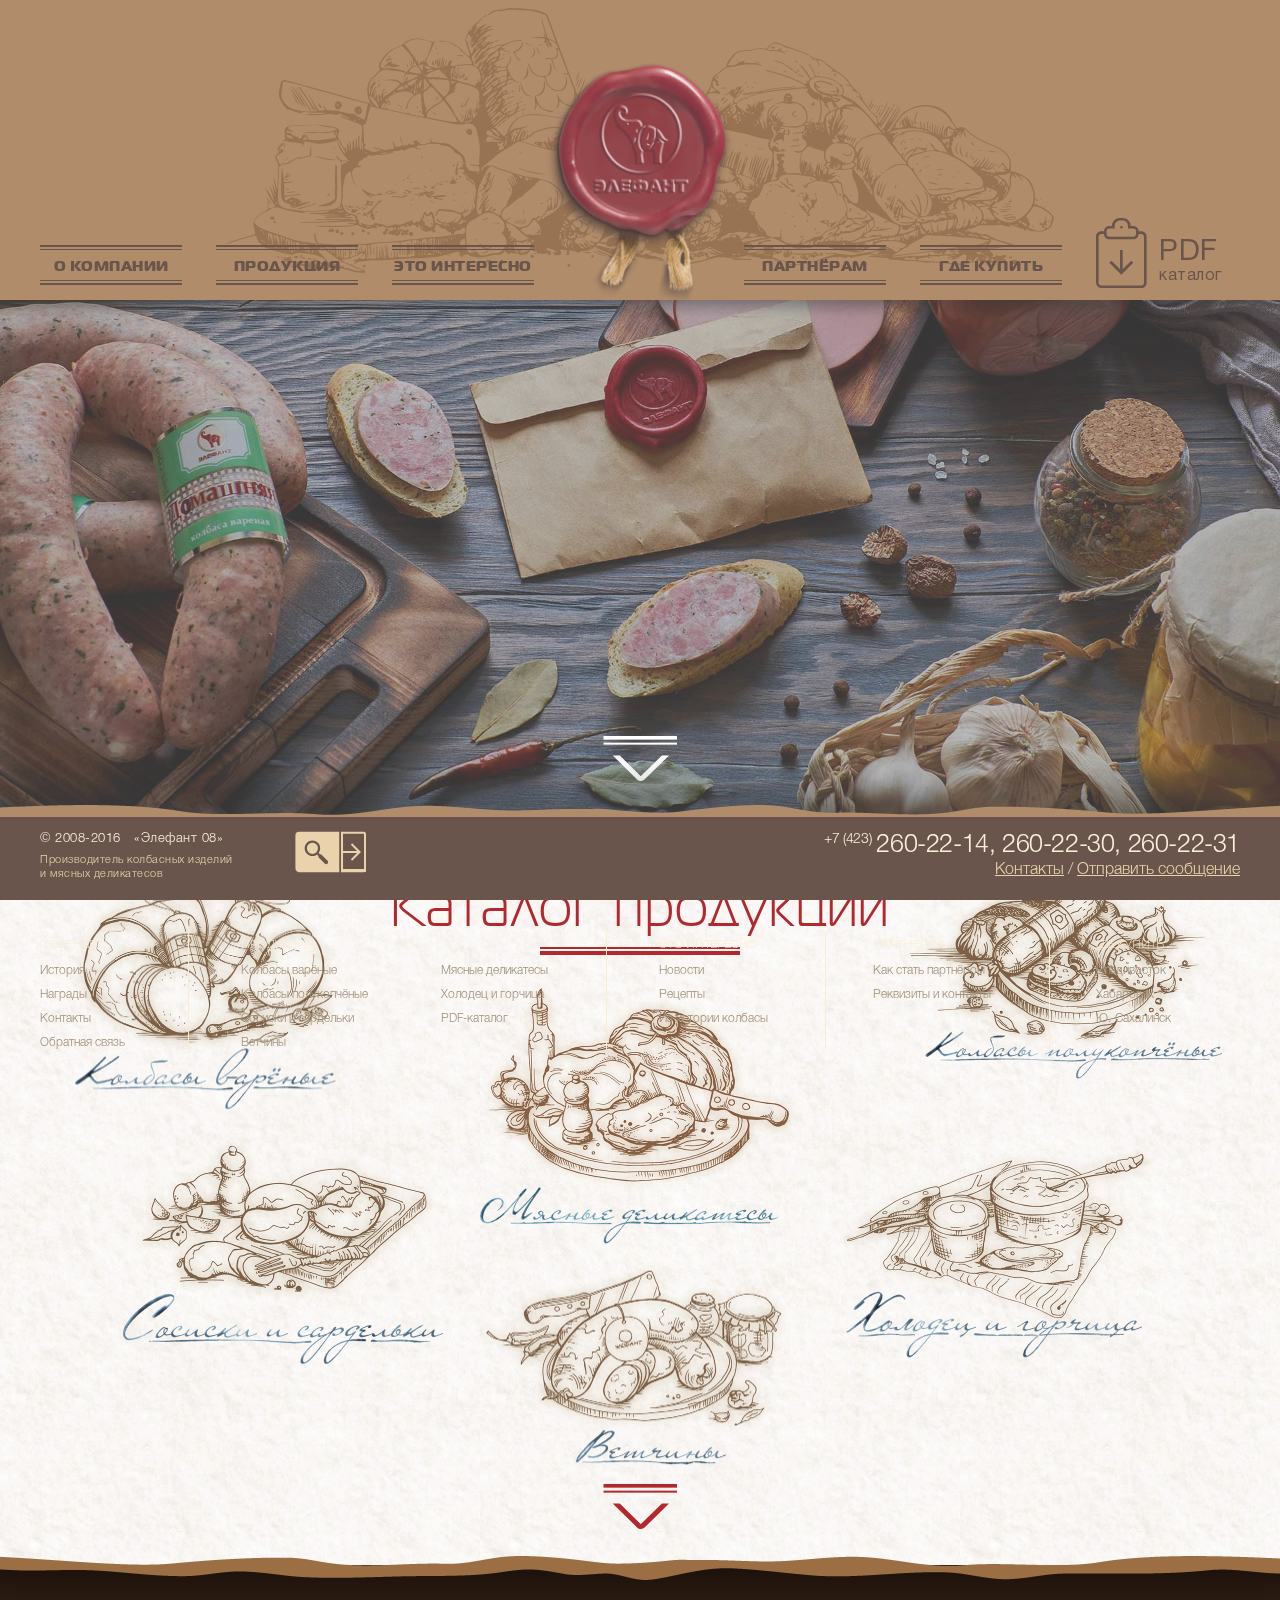
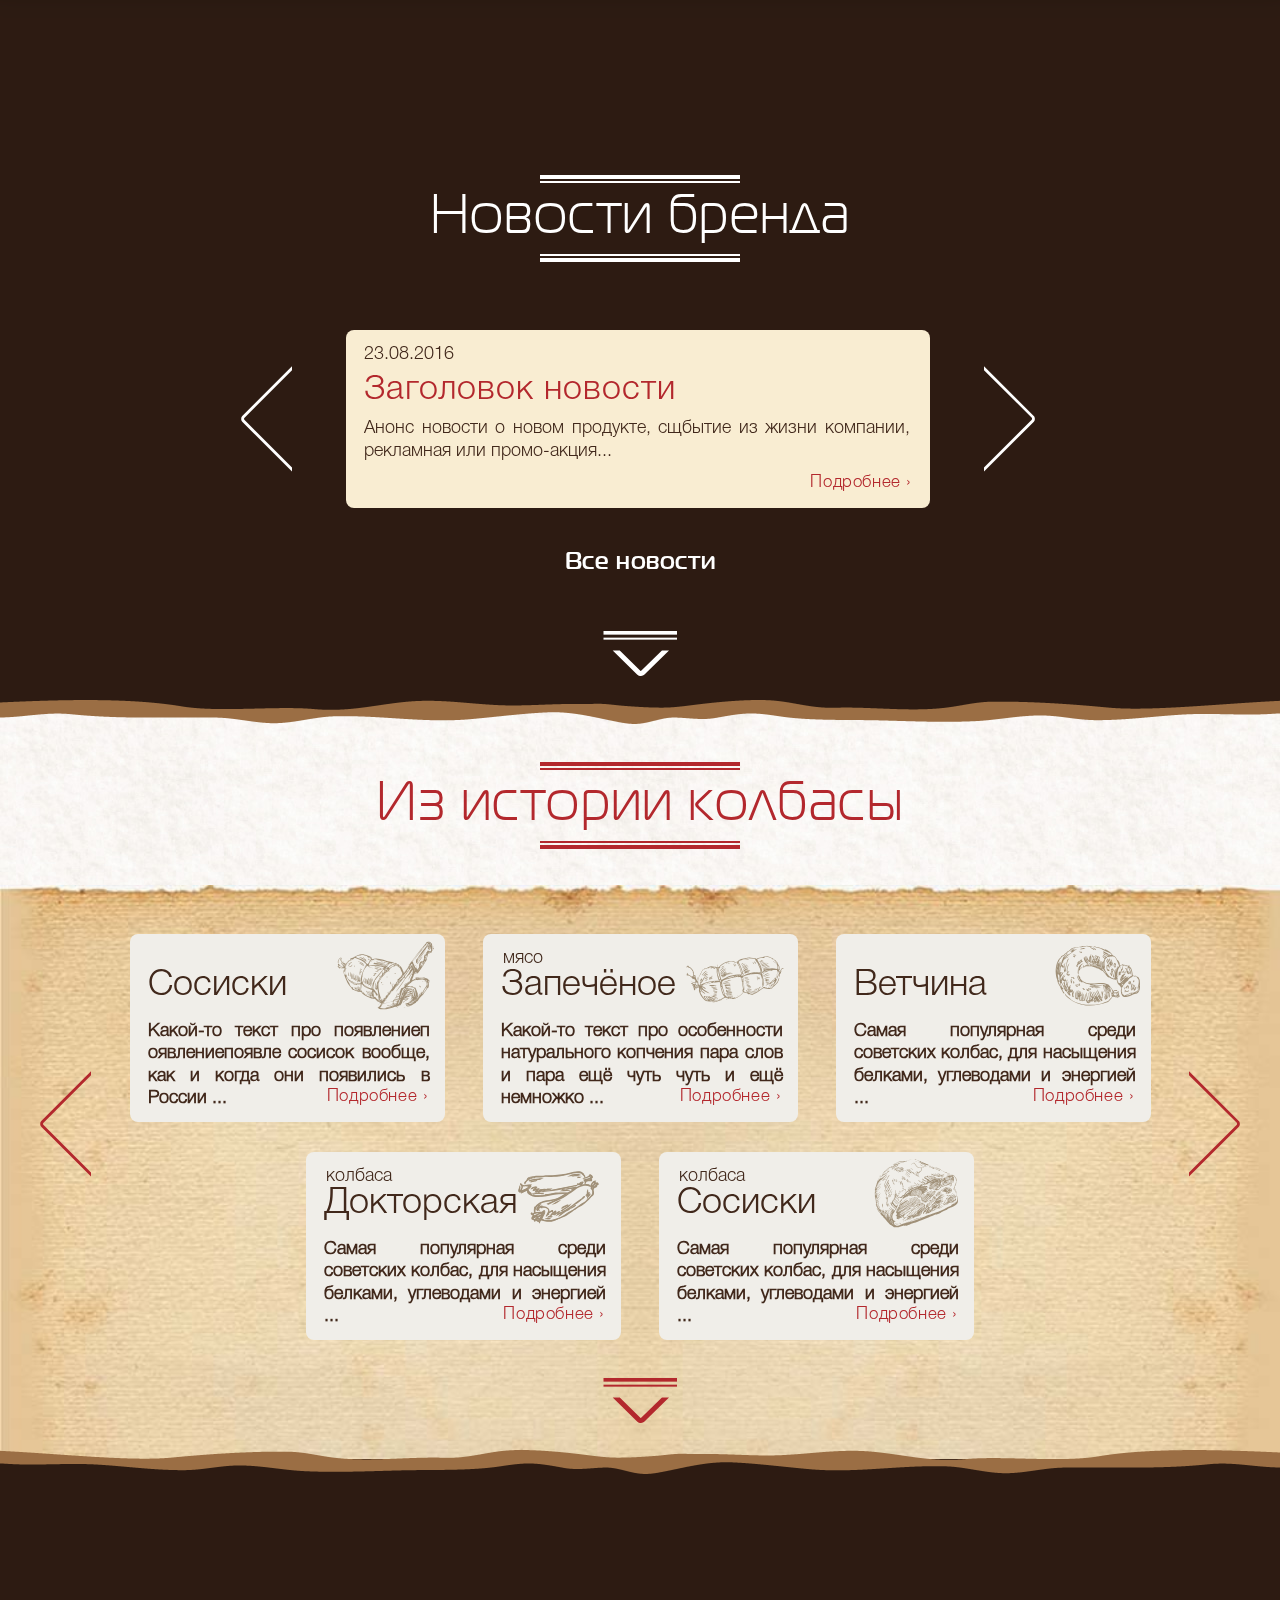
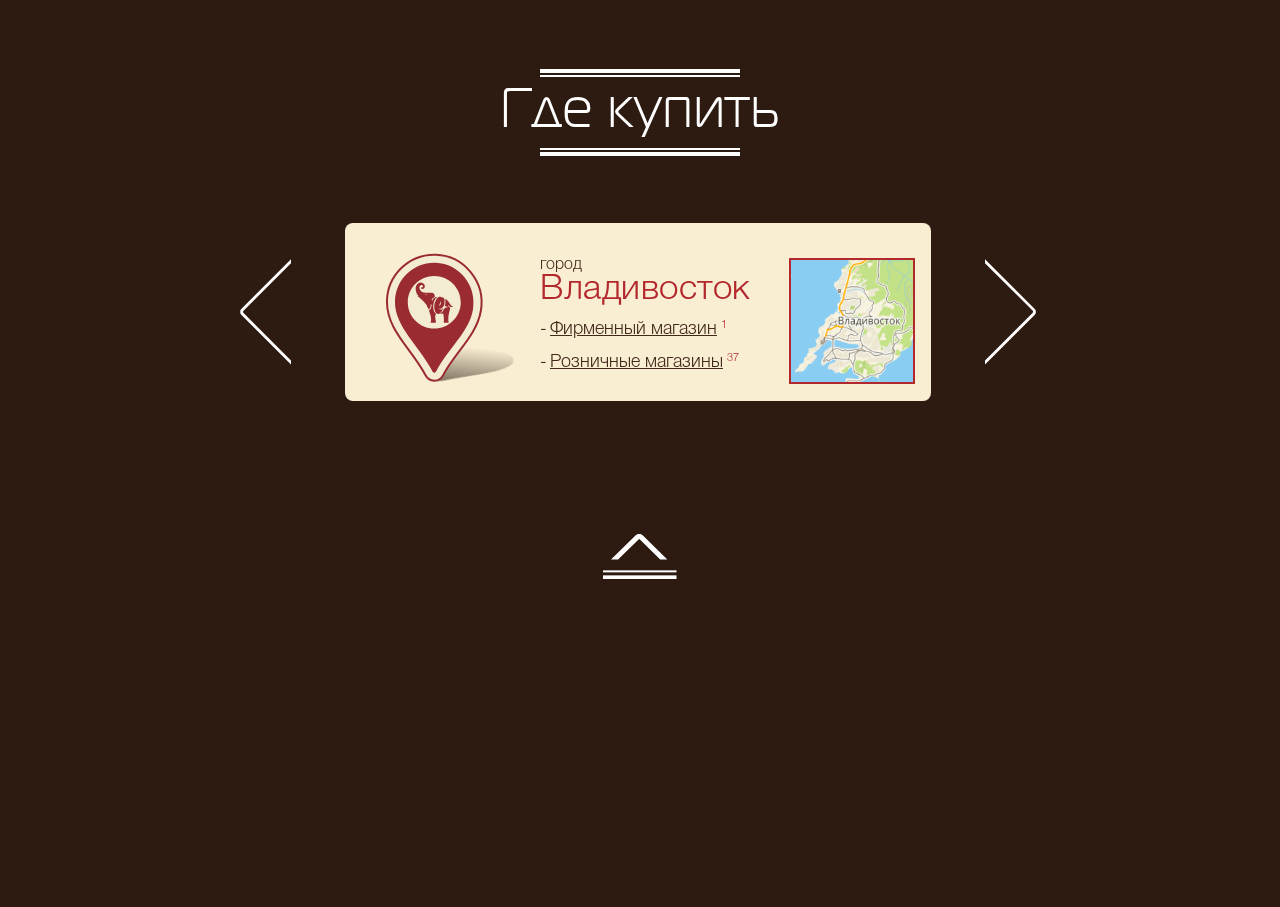
==== commit a244d04b: "#1.1" ====
--- a/index.html
+++ b/index.html
@@ -104,6 +104,7 @@
 		<section class="home_section news_section sec_wave_bot page-fixed__first" id="news_section" data-parallax="scroll" data-bleed="20" data-image-src="img/News_1920.jpg" data-speed="0.5" naturalWidth="1920" naturalHeight="1080" >
 			<div class="grey_filter"></div>
 			<div class="inner_wrap">
+<!--
 				<div class="descr less768">Производитель колбасных изделий<br> и мясных деликатесов</div>
 				<h2 class="less768">Новости бренда</h2>
 				<div class="news_owl_carousel slider">
@@ -127,9 +128,10 @@
 			    </div>
 				</div>
 				<a href="#" class="all_posts">Все новости</a>
+-->
 				<a href="#catalog_section" class="slide_down">
-					<svg version="1.1" xmlns="http://www.w3.org/2000/svg" width="74px" height="45px" >
-						<use fill="white" xmlns:xlink="http://www.w3.org/1999/xlink" xlink:href="img/swg/story_sprite.svg#arrow_down"></use>
+					<svg version="1.1" xmlns="http://www.w3.org/2000/svg">
+						<use fill="white" xmlns:xlink="http://www.w3.org/1999/xlink" xlink:href="#arrow_down"></use>
 					</svg>
 				</a>
 			</div>
@@ -173,6 +175,37 @@
 		<section class="home_section cook_section sec_wave_bot sec_wave_top" id="cook_section" data-parallax="scroll" data-bleed="20" data-image-src="img/Recipes_Pizza_1920_2.jpg" data-speed="0.5" naturalWidth="1920" naturalHeight="1080">
 			<div class="grey_filter"></div>
 			<div class="inner_wrap">
+			
+				<h2>Новости бренда</h2>
+<!--				<div class="descr less768">Производитель колбасных изделий<br> и мясных деликатесов</div>-->
+<!--				<h2 class="less768">Новости бренда</h2>-->
+				<div class="news_owl_carousel slider">
+			    <div class="item">
+						<div class="date">23.08.2016</div>
+						<h3 onclick="show_modal('#newsModal')">Заголовок новости</h3>
+						<p>Анонс новости о новом продукте, сщбытие из жизни компании, рекламная или промо-акция...</p>
+						<span class="more" onclick="show_modal('#newsModal')">Подробнее</span>
+			    </div>
+			    <div class="item">
+						<div class="date">23.08.2016</div>
+						<h3 onclick="show_modal('#newsModal')">Заголовок новости</h3>
+						<p>Анонс новости о новом продукте, сщбытие из жизни компании, рекламная или промо-акция...</p>
+						<span class="more" onclick="show_modal('#newsModal')">Подробнее</span>
+			    </div>
+			    <div class="item">
+						<div class="date">23.08.2016</div>
+						<h3 onclick="show_modal('#newsModal')">Заголовок новости</h3>
+						<p>Анонс новости о новом продукте, сщбытие из жизни компании, рекламная или промо-акция...</p>
+						<span class="more" onclick="show_modal('#newsModal')">Подробнее</span>
+			    </div>
+				</div>
+				<a href="#" class="all_posts">Все новости</a>
+				<a href="#history_section" class="slide_down">
+					<svg version="1.1" xmlns="http://www.w3.org/2000/svg" width="74px" height="45px" >
+						<use fill="white" xmlns:xlink="http://www.w3.org/1999/xlink" xlink:href="#arrow_down"></use>
+					</svg>
+				</a>
+<!--
 				<h2>Готовим с Элефантом</h2>
 				<div class="cook_owl_carousel slider">
 			    <div class="item">
@@ -206,6 +239,7 @@
 						<use fill="white" xmlns:xlink="http://www.w3.org/1999/xlink" xlink:href="#arrow_down"></use>
 					</svg>
 				</a>
+-->
 			</div>
 		</section>
 		<div class="paprer_bg">
--- a/css/main.css
+++ b/css/main.css
@@ -163,8 +163,9 @@
 header .logo {
   position: absolute;
   bottom: 0px;
-  left: 50%;
-  margin-left: -100px;
+  left: 0;
+  right: 0;
+  margin: auto;
   background: url(../img/logo_big2.png) 50% 0% no-repeat;
   background-size: cover;
   height: 250px;
@@ -306,8 +307,9 @@
 .min_header:before {
   content: "";
   position: absolute;
-  left: 50%;
-  margin-left: -53px;
+  left: 0;
+  right: 0;
+  margin: auto;
   z-index: -1;
   bottom: -30px;
   height: 115px;
@@ -327,9 +329,8 @@
   background-size: contain;
   height: 80px;
   width: 80px;
-  margin-left: -37px;
   bottom: -18px;
-  z-index: 15;
+  z-index: 17;
 }
 .min_header .pdf_catalog {
   height: 57px;
@@ -484,9 +485,11 @@
   color: #fff;
   font-size: 24px;
   text-decoration: none;
-  left: 50%;
+  text-align: center;
+  left: 0;
+  right: 0;
+  margin: auto;
   bottom: 110px;
-  margin-left: -88px;
   z-index: 1;
   font-family: MagistralBold, sans-serif;
   letter-spacing: 0.6px;
@@ -498,11 +501,14 @@
 .slide_up {
   position: absolute;
   bottom: 28px;
-  left: 50%;
-  margin-left: -37px;
+  left: 0;
+  right: 0;
+  margin: auto;
+}
+.slide_down > svg,
+.slide_up > svg {
   width: 74px;
   height: 45px;
-  background-size: contain !important;
 }
 .slide_up {
   -webkit-transform: rotate(180deg);
@@ -636,6 +642,7 @@
   height: 88px;
   overflow: hidden;
   text-align: justify;
+  font-weight: 700;
 }
 .history_section .more {
   bottom: 17px;
@@ -671,8 +678,10 @@
   z-index: 1;
   right: 0px;
   top: 0px;
-  height: 104px;
-  width: 140px;
+  background-repeat: no-repeat;
+  background-size: contain;
+  height: 100%;
+  width: 40%;
 }
 .buy_section {
   color: #41281B;
@@ -1904,6 +1913,21 @@
 .products__description_dop {
   margin-top: 20px;
 }
+.products__description_dop .i-family-recipe_text {
+  -webkit-transform: translateY(3px);
+  -ms-transform: translateY(3px);
+  transform: translateY(3px);
+}
+.products__description_dop .i-hit_text {
+  -webkit-transform: translateY(-4px);
+  -ms-transform: translateY(-4px);
+  transform: translateY(-4px);
+}
+.products__description_dop .i-novelty_text {
+  -webkit-transform: translateY(-2px);
+  -ms-transform: translateY(-2px);
+  transform: translateY(-2px);
+}
 .products__background {
   position: absolute;
   bottom: 25px;
@@ -2090,11 +2114,10 @@
   .history_section .more {
     bottom: 10px;
   }
-  .slide_down,
-  .slide_up {
+  .slide_down > svg,
+  .slide_up > svg {
     width: 60px;
     height: 36px;
-    margin-left: -30px;
   }
   footer .phones {
     font-size: 22px;
@@ -2642,15 +2665,18 @@
     background-image: url("../img/swg/Logo_svg.svg");
     height: 70px;
     width: 70px;
-    margin-left: -35px;
     bottom: -14px;
     z-index: 15;
+    left: 0;
+    right: 0;
+    margin: auto;
   }
   header:before {
     content: "";
     position: absolute;
-    left: 50%;
-    margin-left: -50px;
+    left: 0;
+    right: 0;
+    margin: auto;
     z-index: -1;
     bottom: -25px;
     height: 100px;
@@ -2824,7 +2850,7 @@
     bottom: 16px;
   }
   .history_section .slider {
-    height: 145px !important;
+    height: 163px !important;
     width: 100% !important;
     bottom: 0;
     margin-left: 0;
@@ -2849,7 +2875,7 @@
     bottom: 15px;
   }
   .history_section p {
-    height: 50px;
+    height: 64px;
     overflow: hidden;
     text-indent: 0;
   }
@@ -2859,7 +2885,6 @@
     font-size: 13px;
   }
   .history_section .history_ico {
-    right: -40px;
     opacity: .75;
   }
   .history_section h2 {
@@ -3314,6 +3339,21 @@
     font-size: 14px;
     line-height: 18px;
   }
+  .products__description_dop .i-family-recipe_text {
+    -webkit-transform: translateY(3px);
+    -ms-transform: translateY(3px);
+    transform: translateY(3px);
+  }
+  .products__description_dop .i-hit_text {
+    -webkit-transform: translateY(-1px);
+    -ms-transform: translateY(-1px);
+    transform: translateY(-1px);
+  }
+  .products__description_dop .i-novelty_text {
+    -webkit-transform: translateY(0);
+    -ms-transform: translateY(0);
+    transform: translateY(0);
+  }
   .products__weight {
     font-size: 16px;
     background-size: 18px 20px;
